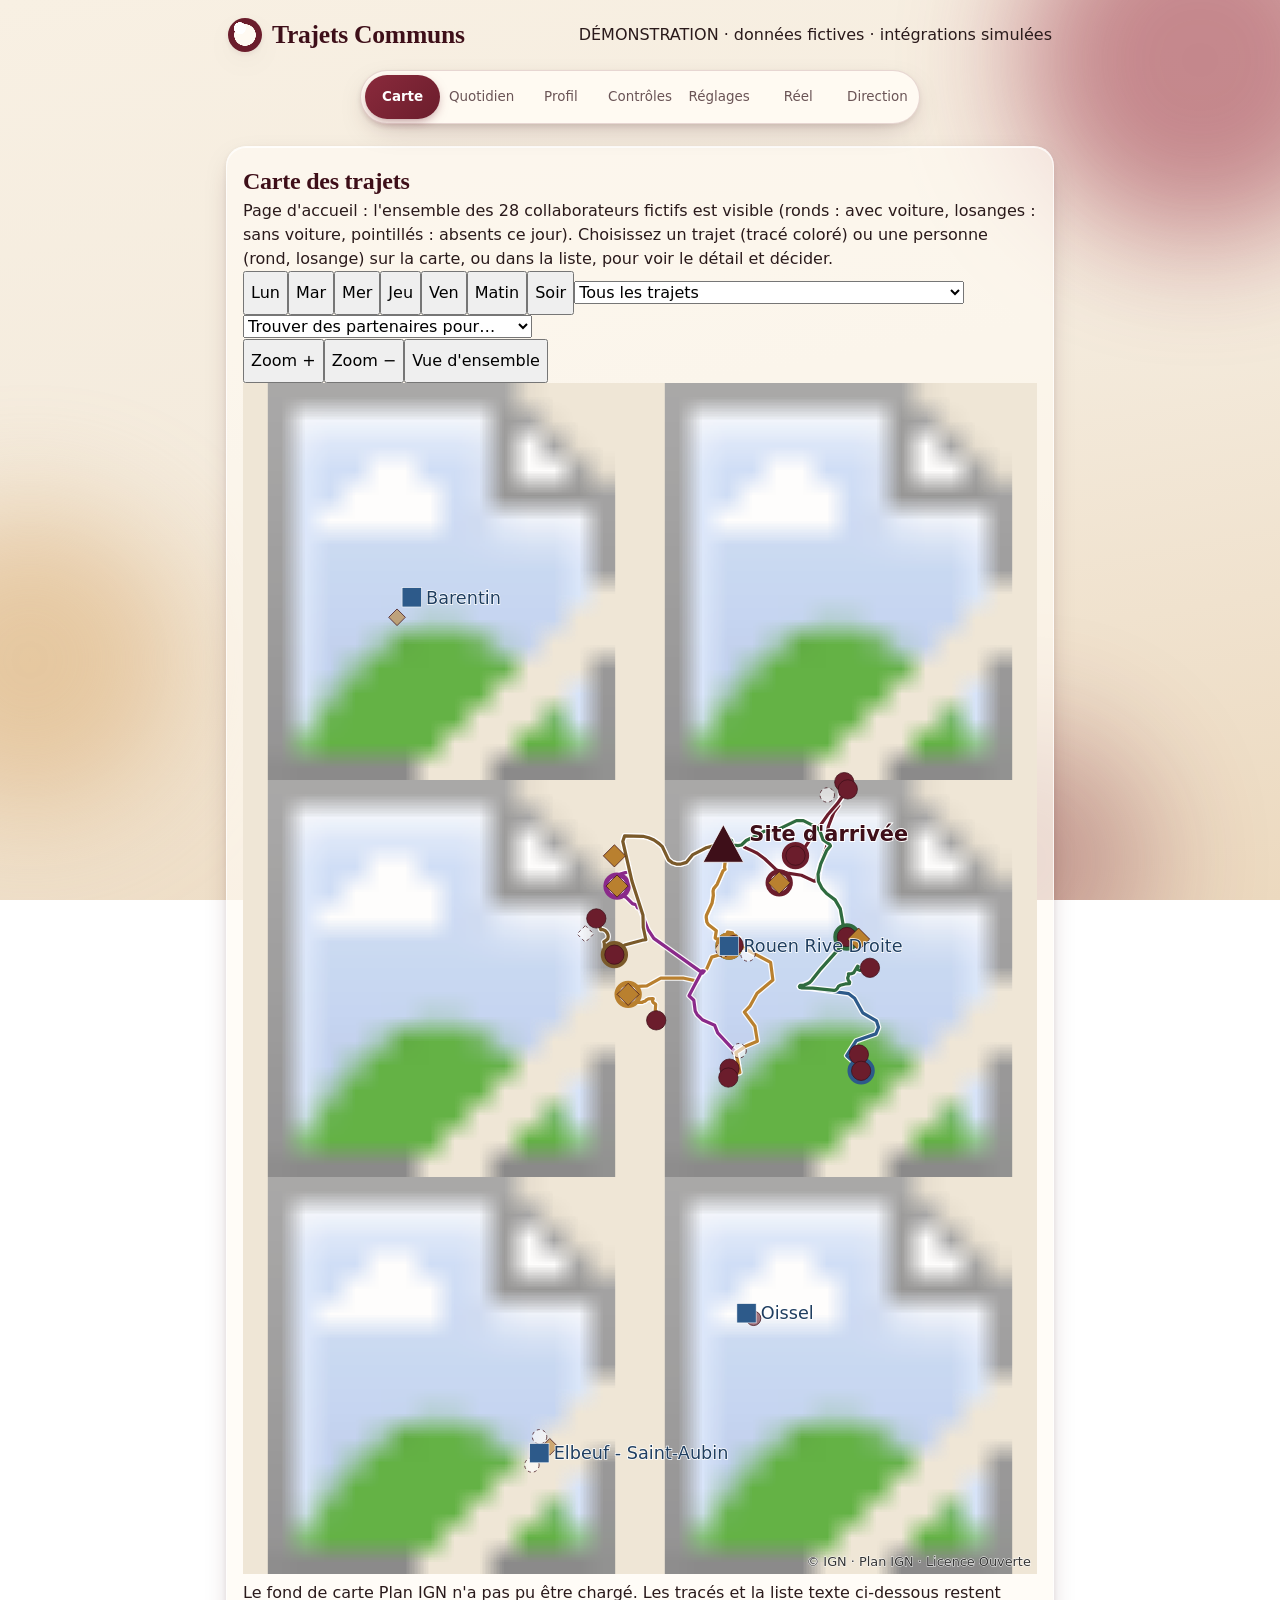
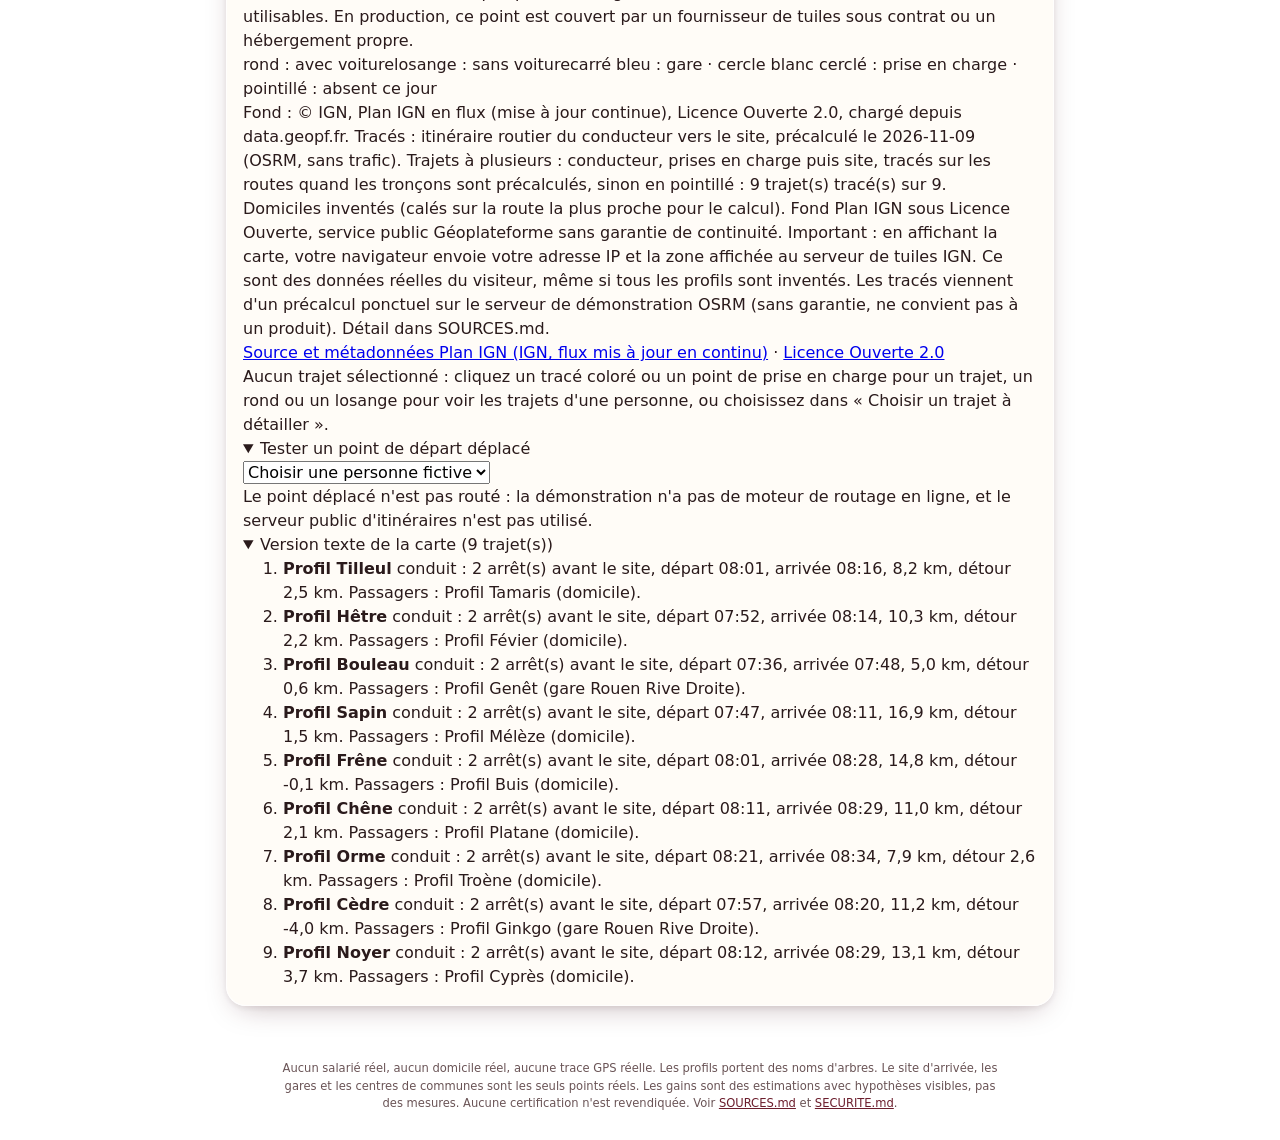
==== index.html @ 90211deb "Add initial HTML structure for Trajets Communs" ====
<!doctype html>
<html lang="fr">
<head>
<meta charset="utf-8">
<meta name="viewport" content="width=device-width, initial-scale=1, viewport-fit=cover">
<meta http-equiv="Content-Security-Policy" content="default-src 'self'; script-src 'self'; style-src 'self'; img-src 'self' data: https://data.geopf.fr; connect-src 'none'; object-src 'none'; base-uri 'self'; form-action 'none'; upgrade-insecure-requests">
<meta name="referrer" content="strict-origin-when-cross-origin">
<meta name="theme-color" content="#6b1d2c">
<title>Trajets Communs - démonstration</title>
<meta name="description" content="Démonstration de covoiturage domicile-travail avec données fictives : appariement, bilan CO2 et euros, contrôles anti-abus. Aucune donnée réelle.">
<link rel="stylesheet" href="base.css">
<link rel="stylesheet" href="extra.css">
</head>
<body>
<div class="fond-deco" aria-hidden="true"><i></i><i></i><i></i></div>
<header class="entete">
  <div class="marque"><span class="logo" aria-hidden="true"></span><h1>Trajets Communs</h1></div>
  <span class="etiq-demo" role="note">DÉMONSTRATION · données fictives · intégrations simulées</span>
</header>
<nav class="onglets onglets-large" role="tablist" aria-label="Sections">
  <button data-vue="carte" class="actif" role="tab">Carte</button>
  <button data-vue="semaine" role="tab">Quotidien</button>
  <button data-vue="profil" role="tab">Profil</button>
  <button data-vue="controles" role="tab">Contrôles</button>
  <button data-vue="reglages" role="tab">Réglages</button>
  <button data-vue="reel" role="tab">Réel</button>
  <button data-vue="dg" role="tab">Direction</button>
</nav>
<main>
  <section id="vue-carte" class="vue actif"></section>
  <section id="vue-semaine" class="vue"></section>
  <section id="vue-profil" class="vue"></section>
  <section id="vue-controles" class="vue"></section>
  <section id="vue-reglages" class="vue"></section>
  <section id="vue-reel" class="vue"></section>
  <section id="vue-dg" class="vue"></section>
</main>
<footer class="pied">
  <p>Aucun salarié réel, aucun domicile réel, aucune trace GPS réelle. Les profils portent des noms d'arbres. Le site d'arrivée, les gares et les centres de communes sont les seuls points réels. Les gains sont des estimations avec hypothèses visibles, pas des mesures. Aucune certification n'est revendiquée. Voir <a href="SOURCES.md">SOURCES.md</a> et <a href="SECURITE.md">SECURITE.md</a>.</p>
</footer>
<script src="route-data.js"></script>
<script src="route-legs.js"></script>
<script src="data.js"></script>
<script src="engine.js"></script>
<script src="app.js"></script>
</body>
</html>
---- base.css ----
/* Beige et bordeaux, matières en verre dépoli. Tout reste lisible sans l'effet (repli opaque) et sans animation (prefers-reduced-motion). */
:root{
 --beige:#f4ebdd;--beige-2:#ead9c0;--creme:#fffaf2;
 --bordeaux:#6b1d2c;--bordeaux-2:#8a2a3c;--bordeaux-nuit:#3e0f19;
 --texte:#2a1a1b;--doux:#6a5456;--ok:#2f6b3f;--alerte:#9c1c1c;--or:#b9802f;
 --verre:rgba(255,250,243,.66);--verre-fort:rgba(255,250,243,.84);--bord:rgba(107,29,44,.16);
 --ombre:0 10px 30px -12px rgba(62,15,25,.35),0 2px 6px rgba(62,15,25,.08);
 --rayon:20px;--ease:cubic-bezier(.22,.8,.3,1);
 --serif:ui-serif,"New York","Iowan Old Style",Georgia,"Times New Roman",serif;
}
*{box-sizing:border-box;margin:0}
html{-webkit-text-size-adjust:100%;scroll-padding-top:86px}
body{font-family:system-ui,-apple-system,"Segoe UI",Roboto,sans-serif;color:var(--texte);line-height:1.5;background:linear-gradient(170deg,#f8f0e3 0%,var(--beige) 45%,#ecd9bf 100%);background-attachment:fixed;min-height:100vh;padding-bottom:env(safe-area-inset-bottom);overflow-x:hidden}
.fond-deco{position:fixed;inset:0;z-index:-1;pointer-events:none;overflow:hidden}
.fond-deco i{position:absolute;border-radius:50%;filter:blur(60px);opacity:.55}
.fond-deco i:nth-child(1){width:360px;height:360px;background:#9c3347;top:-120px;right:-100px;animation:flotte 16s ease-in-out infinite alternate}
.fond-deco i:nth-child(2){width:300px;height:300px;background:#d9a86b;bottom:10%;left:-120px;opacity:.5;animation:flotte 20s ease-in-out infinite alternate-reverse}
.fond-deco i:nth-child(3){width:260px;height:260px;background:#7a2236;bottom:-90px;right:10%;opacity:.35;animation:flotte 18s ease-in-out infinite alternate}
@keyframes flotte{to{transform:translate(30px,24px) scale(1.08)}}

.entete{padding:calc(16px + env(safe-area-inset-top)) 18px 10px;max-width:860px;margin:0 auto;display:flex;flex-wrap:wrap;justify-content:space-between;align-items:center;gap:10px}
.marque{display:flex;align-items:center;gap:10px}
.logo{width:34px;height:34px;border-radius:50%;background:radial-gradient(circle at 35% 30%,#fff 0 18%,transparent 19%),radial-gradient(circle,var(--creme) 0 44%,var(--bordeaux) 46% 100%);box-shadow:var(--ombre);flex-shrink:0}
.entete h1{font-family:var(--serif);font-size:1.35rem;color:var(--bordeaux-nuit);letter-spacing:-.01em;font-weight:700}
.semaine-nav{display:flex;align-items:center;gap:6px;background:var(--verre);border:1px solid var(--bord);border-radius:999px;padding:3px;backdrop-filter:blur(14px) saturate(1.4);-webkit-backdrop-filter:blur(14px) saturate(1.4)}
.semaine-nav button{background:transparent;border:0;color:var(--bordeaux);font-size:1.3rem;width:40px;height:40px;border-radius:50%;cursor:pointer;transition:background .2s,transform .2s var(--ease)}
.semaine-nav button:hover{background:rgba(107,29,44,.1)}.semaine-nav button:active{transform:scale(.92)}
.semaine-nav span{font-size:.88rem;font-weight:600;color:var(--bordeaux-nuit);padding:0 6px;min-width:120px;text-align:center}

.onglets{display:flex;gap:4px;position:sticky;top:8px;z-index:5;max-width:560px;margin:6px auto 8px;padding:4px;width:calc(100% - 24px);background:var(--creme);border:1px solid var(--bord);border-radius:999px;box-shadow:var(--ombre);backdrop-filter:blur(18px) saturate(1.5);-webkit-backdrop-filter:blur(18px) saturate(1.5)}
.onglets button{flex:1;padding:9px 4px;background:none;border:0;border-radius:999px;font-size:.84rem;color:var(--doux);cursor:pointer;transition:background .25s var(--ease),color .25s,transform .15s}
.onglets button:active{transform:scale(.96)}
.onglets button.actif{background:linear-gradient(135deg,var(--bordeaux-2),var(--bordeaux));color:#fff;font-weight:600;box-shadow:0 4px 12px -4px rgba(107,29,44,.6)}
main{max-width:860px;margin:0 auto;padding:10px 12px 20px}
.vue{display:none}.vue.actif{display:block;animation:entree .45s var(--ease) both}
@keyframes entree{from{opacity:0;transform:translateY(10px)}to{opacity:1;transform:none}}

.carte,.bandeau-budget,.hero{background:var(--verre);border:1px solid rgba(255,255,255,.7);box-shadow:var(--ombre),inset 0 1px 0 rgba(255,255,255,.8);border-radius:var(--rayon);padding:16px;margin-bottom:12px;backdrop-filter:blur(18px) saturate(1.5);-webkit-backdrop-filter:blur(18px) saturate(1.5)}
@supports not ((backdrop-filter:blur(1px)) or (-webkit-backdrop-filter:blur(1px))){.carte,.bandeau-budget,.hero,.onglets,.semaine-nav{background:var(--verre-fort)}}
h2{font-family:var(--serif);color:var(--bordeaux-nuit);font-weight:700;letter-spacing:-.01em}
h3{color:var(--bordeaux)}

/* Bloc de génération */
.hero{background:linear-gradient(150deg,rgba(255,250,243,.8),rgba(246,228,208,.62));padding:20px 18px}
.surtitre{font-size:.76rem;text-transform:uppercase;letter-spacing:.09em;color:var(--bordeaux-2);font-weight:700}
.hero h2{font-size:1.55rem;line-height:1.18;margin:6px 0 8px}
.sous-titre{color:var(--doux);font-size:.93rem;max-width:56ch}
.hero-actions{display:flex;flex-wrap:wrap;gap:10px;margin-top:16px}
.statut{margin-top:10px}
button{font:inherit;min-height:44px;cursor:pointer}
.principal,button.petit.principal{background:linear-gradient(135deg,#9b2d42,var(--bordeaux) 60%,var(--bordeaux-nuit));color:#fff;border:0;box-shadow:0 8px 20px -8px rgba(107,29,44,.8),inset 0 1px 0 rgba(255,255,255,.25);position:relative;overflow:hidden}
.grand{padding:13px 22px;border-radius:999px;font-size:1rem;font-weight:650}
.principal::after{content:"";position:absolute;inset:0;background:linear-gradient(110deg,transparent 35%,rgba(255,255,255,.28) 50%,transparent 65%);transform:translateX(-120%)}
.principal:hover::after{transform:translateX(120%);transition:transform .8s var(--ease)}
.principal:hover{transform:translateY(-1px)}.principal:active{transform:scale(.97)}
.grand,.secondaire,button.petit{transition:transform .2s var(--ease),box-shadow .2s,background .2s}
.secondaire{padding:12px 18px;border-radius:999px;border:1px solid var(--bord);background:rgba(255,255,255,.55);color:var(--bordeaux);font-weight:600}
.secondaire:hover{background:#fff}.secondaire:active{transform:scale(.97)}
.alerte,.alerte-carte{background:#fbe9e7;border:1px solid #e6b3ad;color:#7a1a14;border-radius:12px;padding:8px 12px;font-size:.86rem;margin-top:10px}
.alerte-carte{margin:6px 0}
.filtres{margin-top:14px;animation:entree .35s var(--ease) both}
.groupe{border:1px solid var(--bord);border-radius:16px;padding:12px;margin:10px 0;background:rgba(255,255,255,.4);min-width:0}
.groupe legend{font-weight:700;color:var(--bordeaux);padding:0 6px;font-size:.95rem}
.groupe legend small{font-weight:500;color:var(--doux);font-size:.74rem;margin-left:4px}
.puces{display:grid;grid-template-columns:repeat(auto-fill,minmax(128px,1fr));gap:8px;margin-top:8px}
.puce{position:relative;display:block}
.puce input{position:absolute;opacity:0;inset:0;width:100%;height:100%;margin:0;cursor:pointer}
.puce span{display:flex;flex-direction:column;border:1px solid var(--bord);background:rgba(255,255,255,.7);color:var(--texte);border-radius:14px;padding:7px 13px;font-size:.86rem;min-height:44px;justify-content:center;transition:background .2s,color .2s,transform .15s var(--ease)}
.puce span small{font-size:.68rem;color:var(--doux);line-height:1.2;max-width:22ch}
.puce:hover span{background:#fff}.puce input:active+span{transform:scale(.95)}
.puce input:checked+span{background:linear-gradient(135deg,var(--bordeaux-2),var(--bordeaux));color:#fff;border-color:var(--bordeaux);animation:pop .3s var(--ease)}
.puce input:checked+span small{color:#f0d9dc}
.puce input:checked+span::before{content:"✓ Exclu";font-size:.68rem;font-weight:700;letter-spacing:.03em}
.puce input:focus-visible+span{outline:3px solid var(--or);outline-offset:2px}
.puce-mot{display:inline-flex;justify-self:start;align-items:center;gap:4px;background:var(--bordeaux);color:#fff;border-radius:14px;padding:4px 4px 4px 12px;font-size:.86rem}
.retire{background:rgba(255,255,255,.2);border:0;color:#fff;border-radius:50%;width:32px;height:32px;min-height:32px}
@keyframes pop{0%{transform:scale(.92)}60%{transform:scale(1.05)}100%{transform:scale(1)}}

/* Cartes de repas */
.liste-repas{display:grid;gap:12px}
.repas{padding:0;overflow:hidden;display:grid;grid-template-columns:1fr}
.repas .visuel{position:relative;aspect-ratio:360/216;max-height:230px;overflow:hidden;background:var(--beige-2)}
.repas .visuel :is(svg,img){display:block;width:100%;height:100%;object-fit:cover}
.etiquette{position:absolute;left:10px;bottom:8px;font-size:.66rem;background:rgba(255,250,243,.8);color:var(--doux);border-radius:999px;padding:2px 9px;backdrop-filter:blur(6px);-webkit-backdrop-filter:blur(6px)}
.repas .corps{padding:14px 16px 6px}
.repas .detail{margin:0 16px 14px}
.repas.conflit{outline:2px solid #d98b84}
.anime .repas{animation:monte .6s var(--ease) both;animation-delay:calc(var(--i)*70ms)}
.anime .repas .visuel :is(svg,img){animation:assiette .8s var(--ease) both;animation-delay:calc(var(--i)*70ms)}
@keyframes monte{from{opacity:0;transform:translateY(22px) scale(.98)}to{opacity:1;transform:none}}
@keyframes assiette{from{transform:scale(1.12) rotate(-3deg)}to{transform:none}}
.vapeur path{animation:vapeur 3.2s ease-in-out infinite;stroke-dasharray:60;transform-origin:center}
.vapeur path:nth-child(2){animation-delay:.6s}.vapeur path:nth-child(3){animation-delay:1.2s}
@keyframes vapeur{0%{opacity:0;stroke-dashoffset:60}40%{opacity:.8}100%{opacity:0;stroke-dashoffset:-30}}
.repas-tete{display:flex;justify-content:space-between;align-items:flex-start;gap:8px}
.repas-tete h2{font-size:1.15rem;line-height:1.25}
.jour{color:var(--bordeaux-2);font-size:.72rem;font-weight:700;letter-spacing:.07em;margin-bottom:3px;text-transform:uppercase}
.puces-info{margin-top:8px;display:flex;flex-wrap:wrap;gap:4px}
.badge{display:inline-block;font-size:.72rem;padding:3px 10px;border-radius:999px;background:rgba(107,29,44,.09);color:var(--bordeaux);font-weight:600}
.badge.long{background:#f6e1c0;color:#7a4b0a}
.meta{color:var(--doux);font-size:.8rem;margin-top:6px}
.allerg{color:#7a4b0a;font-weight:600}
.actions{display:flex;gap:8px;margin:12px 0 8px;flex-wrap:wrap}
button.petit{font-size:.84rem;padding:8px 14px;border-radius:999px;border:1px solid rgba(107,29,44,.35);background:rgba(255,255,255,.6);color:var(--bordeaux);font-weight:600}
button.petit:hover{background:#fff}button.petit:active{transform:scale(.96)}
.detail{border-top:1px dashed var(--bord);padding-top:10px;font-size:.9rem;animation:entree .3s var(--ease) both}
.detail h3{font-size:.9rem;margin:10px 0 4px}.detail ul{padding-left:18px}.detail li{margin:2px 0}
.alternatives{background:#f8ebd0;border-radius:12px;padding:8px 10px;font-size:.8rem;margin-top:8px;color:#5f3b05}
.masque{display:none}
.bandeau-budget{display:flex;justify-content:space-between;align-items:center;gap:12px}
.bandeau-budget .montant{font-size:1.25rem;font-weight:700;font-family:var(--serif);white-space:nowrap}
.ok{color:var(--ok)}.ko{color:var(--alerte)}
.note{font-size:.8rem;color:var(--doux);margin-top:8px}
.complements h2{font-size:1.05rem}

/* Bilan, courses, foyer */
.limites{border:1px solid var(--bord);border-left:4px solid var(--bordeaux);background:rgba(255,255,255,.55);border-radius:12px;padding:10px 14px;margin:10px 0;font-size:.86rem}
.limites h3{font-size:.95rem;margin-bottom:4px}
.limites ul{padding-left:18px}.limites li{margin:4px 0}
.table-wrap{overflow-x:auto}
table{width:100%;border-collapse:collapse;font-size:.85rem}
th,td{text-align:right;padding:7px 8px;border-bottom:1px solid var(--bord)}
th:first-child,td:first-child{text-align:left}
th{color:var(--bordeaux);font-weight:700}
.barre{height:8px;background:rgba(107,29,44,.12);border-radius:4px;overflow:hidden;min-width:70px}
.barre>i{display:block;height:100%;background:linear-gradient(90deg,#b8485c,var(--bordeaux));transition:width .6s var(--ease)}
.barre>i.depasse{background:#c04b2a}
.reperes li{margin:4px 0;font-size:.9rem;list-style:none}
.incomplet{display:block;font-size:.65rem;color:#8a4b00;max-width:160px}
.rayon-titre{font-family:var(--serif);font-size:1rem;margin:16px 0 6px;color:var(--bordeaux)}
.ligne-course{display:flex;justify-content:space-between;align-items:center;padding:8px 0;border-bottom:1px solid var(--bord);font-size:.92rem;gap:8px;transition:opacity .3s}
.ligne-course .qte{color:var(--doux);white-space:nowrap;font-size:.84rem}
.ligne-course.barree{opacity:.45;text-decoration:line-through}
.ligne-course label{display:flex;align-items:center;gap:10px;min-height:32px}
.ligne-course input{width:22px;height:22px;flex-shrink:0;accent-color:var(--bordeaux)}
.ligne-course span:first-child{overflow-wrap:anywhere}
.total-courses{font-weight:700;margin-top:14px;font-size:1.05rem}
form.ajout{display:flex;gap:8px;margin-top:12px}
form.ajout input,.ajout select{flex:1;min-width:0;max-width:100%;padding:10px 12px;border:1px solid var(--bord);border-radius:14px;font-size:.92rem;background:rgba(255,255,255,.8);color:var(--texte)}
form.ajout button{padding:10px 18px;border:0;border-radius:999px;background:var(--bordeaux);color:#fff;font-weight:600}
.champ{margin-bottom:14px}
.champ label{display:block;font-size:.85rem;font-weight:600;margin-bottom:4px;color:var(--bordeaux-nuit)}
.champ input[type=number],.champ select{width:100%;padding:10px 12px;border:1px solid var(--bord);border-radius:14px;font-size:.95rem;background:rgba(255,255,255,.8)}
.coches{display:flex;flex-wrap:wrap;gap:8px}
.coches label{border:1px solid var(--bord);border-radius:999px;padding:7px 13px;font-size:.82rem;cursor:pointer;background:rgba(255,255,255,.6);font-weight:500;margin:0;display:inline-flex;align-items:center;gap:6px;min-height:40px}
.coches input{accent-color:var(--bordeaux)}
.pyramide{padding-left:20px;font-size:.9rem}.pyramide li{padding:10px 0;border-bottom:1px solid var(--bord)}
.pied{padding:18px 16px 28px;font-size:.72rem;color:var(--doux);text-align:center;max-width:760px;margin:0 auto}
.pied a{color:var(--bordeaux)}
small{font-weight:normal}
.sr-only{position:absolute;width:1px;height:1px;padding:0;overflow:hidden;clip:rect(0,0,0,0);white-space:nowrap}
input,select{font:inherit}
button:focus-visible,input:focus-visible,select:focus-visible,summary:focus-visible{outline:3px solid var(--or);outline-offset:2px}

@media (min-width:720px){
 .entete h1{font-size:1.6rem}
 .hero h2{font-size:2rem}
 .repas{grid-template-columns:300px 1fr;grid-template-rows:auto auto}
 .repas .visuel{grid-row:1/3;max-height:none;aspect-ratio:auto;height:100%;min-height:240px}
 .repas .visuel :is(svg,img){height:100%}
 .repas .detail{grid-column:2}
 main{padding:14px 16px 24px}
}
@media(max-width:420px){
 form.ajout{flex-wrap:wrap}.ajout input,.ajout select{flex-basis:100%}
 .table-wrap table{font-size:.75rem}th,td{padding:6px 4px}.barre{min-width:35px}
 .hero h2{font-size:1.35rem}.grand{width:100%}.hero-actions .secondaire{width:100%}
 .semaine-nav span{min-width:0;font-size:.8rem}
 .onglets button{font-size:.76rem}
}
@media (prefers-reduced-motion:reduce){
 *,*::before,*::after{animation:none!important;transition:none!important;scroll-behavior:auto!important}
}

#vue-profil .note{margin-bottom:14px}

/* Une quantité d’achat longue reste lisible à 320 px. */
.ligne-course{align-items:flex-start;flex-wrap:wrap}.ligne-course label{flex:1 1 180px;min-width:0}.ligne-course .qte{white-space:normal;overflow-wrap:anywhere;flex:0 1 340px;line-height:1.5}.note-achat{display:block;font-size:.76rem;margin-top:3px}
@media(max-width:600px){.ligne-course .qte{flex-basis:100%;padding-left:32px}.detail li{overflow-wrap:anywhere}}

/* Choix explicite à l'ajout d'un plat : remplacer un dîner prévu ou ajouter un 8e repas. */
#formRepas{flex-wrap:wrap}
.choix-ajout{flex-basis:100%;min-width:0;border:1px solid var(--bord);border-radius:14px;padding:8px 12px 12px;display:grid;gap:8px;background:rgba(255,255,255,.45)}
.choix-ajout legend{font-size:.82rem;font-weight:700;color:var(--bordeaux);padding:0 6px}
.choix-ajout .choix{display:flex;align-items:center;gap:8px;font-size:.9rem;cursor:pointer;min-height:32px}
.choix-ajout input[type=radio]{flex:0 0 auto;width:18px;height:18px;accent-color:var(--bordeaux)}
.choix-ajout .choix-cible{display:block}
.choix-ajout .choix-cible select{width:100%;padding:9px 12px;border:1px solid var(--bord);border-radius:12px;font-size:.88rem;background:rgba(255,255,255,.8);color:var(--texte)}
.repas-plus h3{margin-top:14px}
.ligne-repas-plus{display:flex;justify-content:space-between;align-items:center;gap:8px;flex-wrap:wrap;padding:6px 0;border-bottom:1px solid var(--bord);font-size:.92rem}
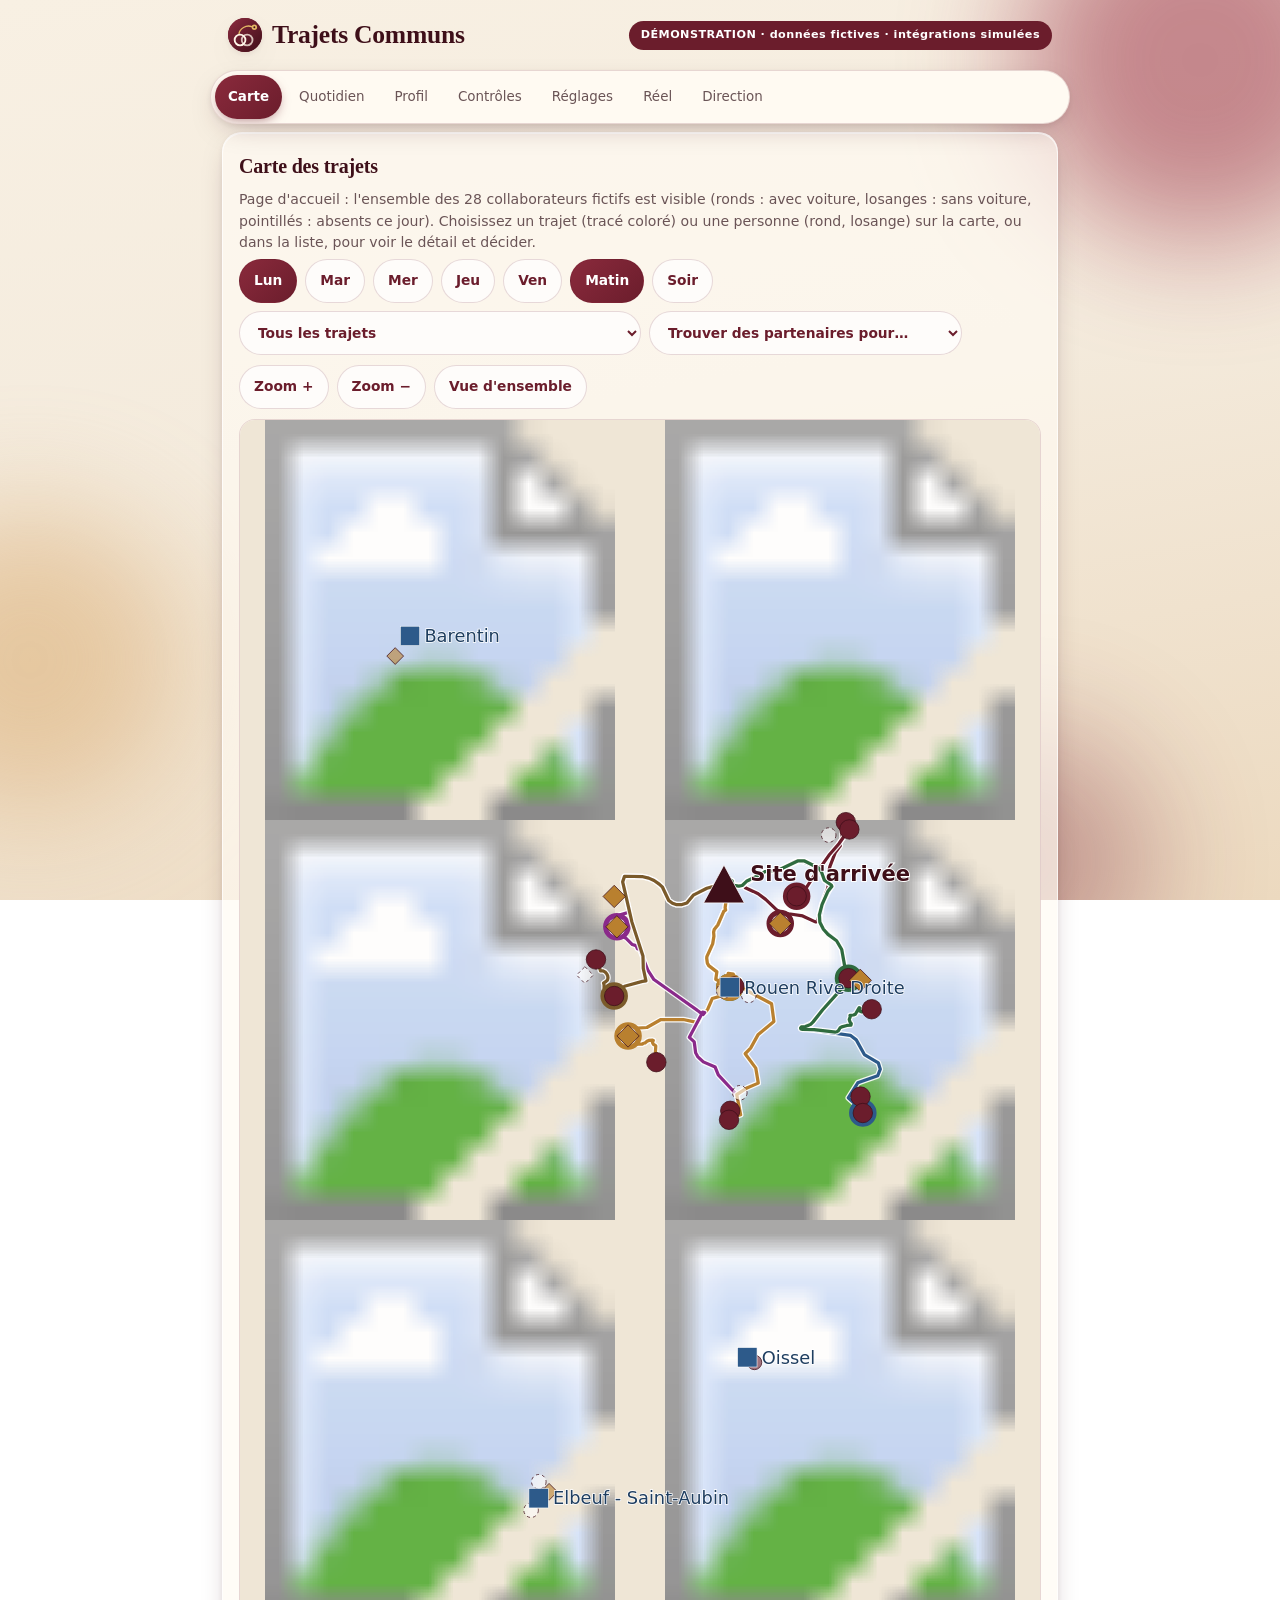
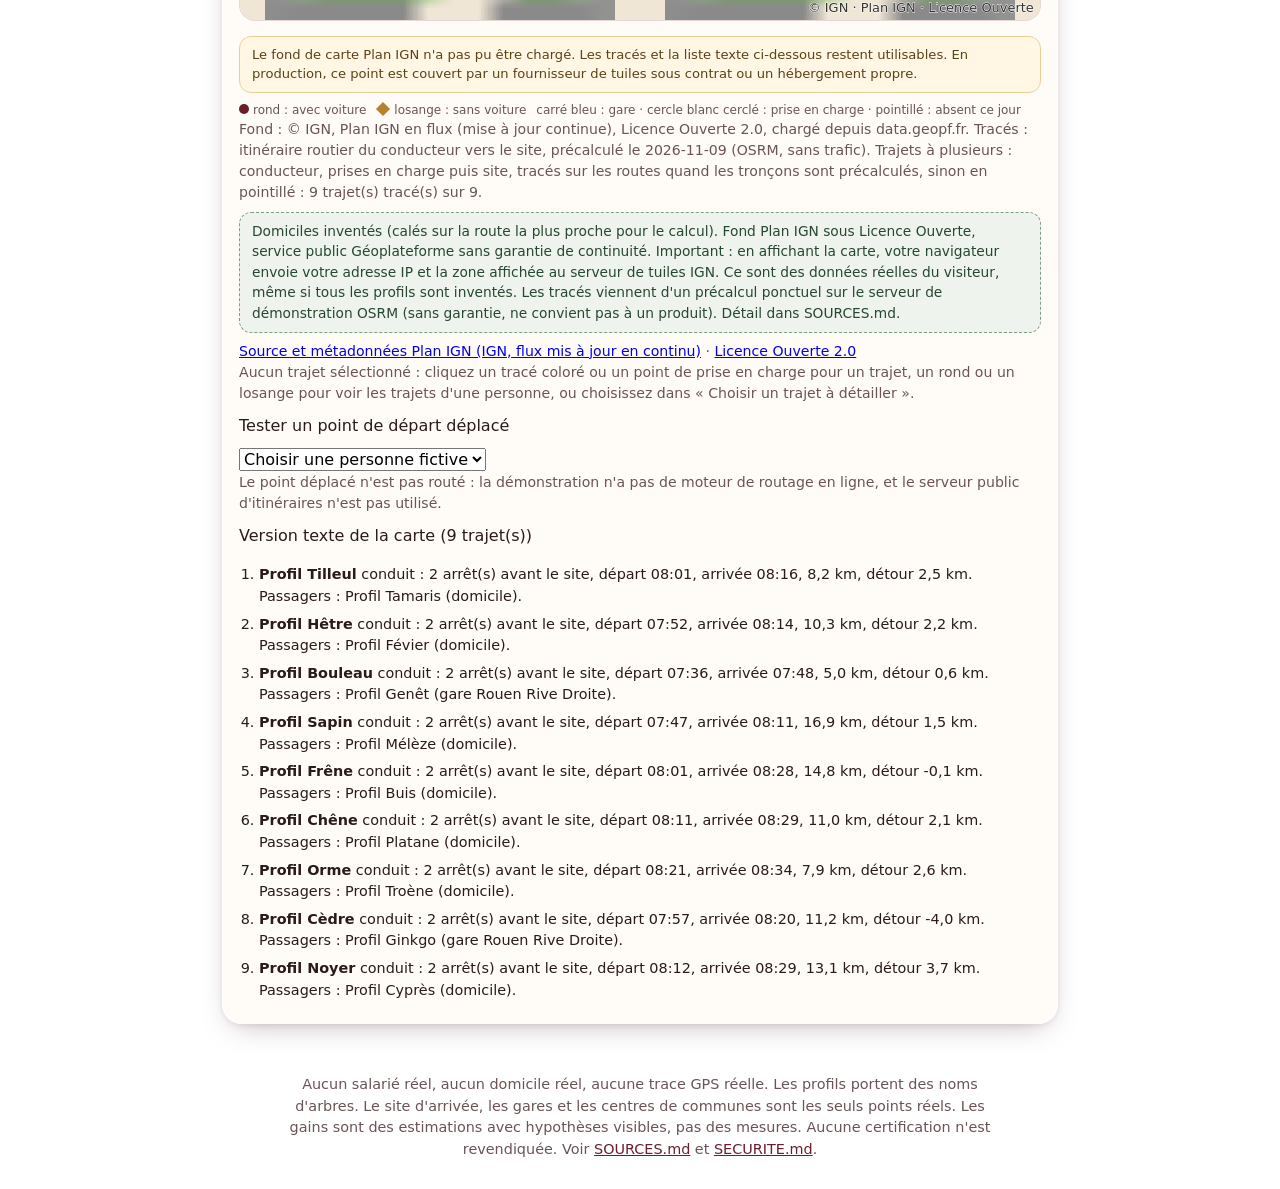
==== commit 5f4207ed: "Logo covoiturage (index.html)" ====
--- a/index.html
+++ b/index.html
@@ -14,7 +14,14 @@
 <body>
 <div class="fond-deco" aria-hidden="true"><i></i><i></i><i></i></div>
 <header class="entete">
-  <div class="marque"><span class="logo" aria-hidden="true"></span><h1>Trajets Communs</h1></div>
+  <div class="marque"><svg class="logo" viewBox="0 0 48 48" role="img" aria-label="Logo Trajets Communs : deux cercles qui se croisent sur une route qui monte vers la destination">
+    <defs><linearGradient id="lg-f" x1="0" y1="0" x2="1" y2="1"><stop offset="0" stop-color="#8d2a3f"/><stop offset="1" stop-color="#3e0f19"/></linearGradient></defs>
+    <rect width="48" height="48" rx="14" fill="url(#lg-f)"/>
+    <path d="M15.5 23 C 16 14.5, 26 9.5, 33.4 12.2" fill="none" stroke="#e3b765" stroke-width="2" stroke-linecap="round"/>
+    <circle cx="17" cy="31" r="7.6" fill="none" stroke="#fff6e8" stroke-width="2.6"/>
+    <circle cx="27" cy="31" r="7.6" fill="none" stroke="#fff6e8" stroke-width="2.6" stroke-opacity=".75"/>
+    <circle cx="37.2" cy="13" r="3.8" fill="#e3b765"/><circle cx="37.2" cy="13" r="1.4" fill="#3e0f19"/>
+  </svg><h1>Trajets Communs</h1></div>
   <span class="etiq-demo" role="note">DÉMONSTRATION · données fictives · intégrations simulées</span>
 </header>
 <nav class="onglets onglets-large" role="tablist" aria-label="Sections">
--- a/extra.css
+++ b/extra.css
@@ -0,0 +1,142 @@
+/* Compléments à la direction artistique beige et bordeaux. */
+main{max-width:860px;margin:0 auto;padding:0 12px 20px}
+.onglets-large{max-width:860px;overflow-x:auto;scrollbar-width:none}
+.onglets-large::-webkit-scrollbar{display:none}
+.onglets-large button{flex:0 0 auto;padding:9px 13px;min-height:44px}
+.etiq-demo{font-size:.7rem;font-weight:700;letter-spacing:.04em;color:#fff;background:var(--bordeaux);padding:6px 12px;border-radius:999px}
+h2{font-family:var(--serif);color:var(--bordeaux-nuit);font-size:1.25rem;margin:2px 0 8px}
+h3{font-family:var(--serif);color:var(--bordeaux-nuit);font-size:1.02rem;margin:0 0 6px}
+p,li{font-size:.9rem}
+.doux{color:var(--doux);font-size:.82rem}
+.grille{display:grid;grid-template-columns:repeat(auto-fit,minmax(min(150px,100%),1fr));gap:10px;margin:10px 0}
+.kpi{background:rgba(255,255,255,.7);border:1px solid var(--bord);border-radius:16px;padding:10px 12px}
+.kpi b{display:block;font-family:var(--serif);font-size:1.5rem;color:var(--bordeaux-nuit);line-height:1.15}
+.kpi span{font-size:.76rem;color:var(--doux)}
+.kpi.neg b{color:var(--alerte)}
+.etage{display:grid;grid-template-columns:1fr;gap:8px}
+.barre-n{height:22px;border-radius:11px;background:linear-gradient(90deg,var(--bordeaux-2),var(--bordeaux));color:#fff;font-size:.78rem;display:flex;align-items:center;padding:0 10px;min-width:40px;white-space:nowrap}
+.barre-n.c2{background:linear-gradient(90deg,#c18a45,var(--or))}
+.barre-n.c3{background:linear-gradient(90deg,#4a8a5a,var(--ok))}
+.tab{width:100%;border-collapse:collapse;font-size:.84rem}
+.tab th,.tab td{text-align:left;padding:6px 8px;border-bottom:1px solid var(--bord);vertical-align:top}
+.tab th{color:var(--bordeaux);font-weight:700;font-size:.76rem}
+.tab td.n{text-align:right;font-variant-numeric:tabular-nums}
+.note-limite{background:#fff6e3;border:1px solid #e8cf9a;border-radius:12px;padding:8px 12px;font-size:.82rem;margin:8px 0;color:#5b4318}
+.sim{background:#eef3ee;border:1px dashed #7ba083;border-radius:12px;padding:8px 12px;font-size:.8rem;margin:8px 0;color:#26482f}
+.barre-outils{display:flex;flex-wrap:wrap;gap:8px;align-items:center;margin:6px 0 10px}
+.barre-outils button,.barre-outils select{min-height:44px;border-radius:999px;border:1px solid var(--bord);background:rgba(255,255,255,.7);color:var(--bordeaux);padding:0 14px;font-size:.86rem;font-weight:600;cursor:pointer}
+.barre-outils button.actif{background:linear-gradient(135deg,var(--bordeaux-2),var(--bordeaux));color:#fff}
+.barre-outils label{font-size:.82rem;color:var(--doux)}
+.trajet{background:var(--verre-fort);border:1px solid var(--bord);border-radius:16px;padding:12px;margin-bottom:10px}
+.trajet-tete{display:flex;justify-content:space-between;gap:8px;flex-wrap:wrap;align-items:center}
+.heure{font-family:var(--serif);font-size:1.15rem;color:var(--bordeaux-nuit)}
+.puce-etat{font-size:.72rem;font-weight:700;border-radius:999px;padding:3px 10px}
+.e-prop{background:#eee;color:#555}.e-res{background:#fdeccd;color:#6b4a0c}.e-conf{background:#dcefe0;color:#1f5a30}
+.ligne-m{display:flex;flex-wrap:wrap;gap:6px 14px;font-size:.78rem;color:var(--doux);margin-top:6px}
+.masque-id{letter-spacing:.2em;color:var(--doux)}
+.champ-l{display:grid;grid-template-columns:1fr auto;gap:4px 10px;align-items:center;margin:10px 0 2px}
+.champ-l input[type=range]{width:100%;min-height:32px;accent-color:#6b1d2c}
+.champ-l input[type=number],.champ-l input[type=time]{min-height:40px;border-radius:10px;border:1px solid var(--bord);padding:0 8px;background:#fff;width:90px;font-size:.9rem}
+.champ-l .v{font-weight:700;color:var(--bordeaux-nuit);min-width:56px;text-align:right}
+.champ-l .src{grid-column:1/-1;font-size:.72rem;color:var(--doux)}
+svg.carte-svg{width:100%;height:auto;background:rgba(255,250,243,.7);border:1px solid var(--bord);border-radius:16px}
+.leg{display:flex;flex-wrap:wrap;gap:10px;font-size:.75rem;color:var(--doux);margin-top:6px}
+.leg i{display:inline-block;width:10px;height:10px;border-radius:50%;margin-right:4px}.leg i.los{border-radius:0;transform:rotate(45deg);margin:0 6px 0 2px}
+.statuts li{margin:4px 0}
+.s-non{color:var(--alerte);font-weight:700}.s-fait{color:var(--ok);font-weight:700}.s-sim{color:#8a6a1a;font-weight:700}
+.verdict{font-weight:700}
+.v-corr{color:var(--ok)}.v-rev{color:#8a6a1a}.v-rej{color:var(--alerte)}
+@media (prefers-reduced-motion:reduce){*{animation:none!important;transition:none!important}}
+
+.plage{display:flex;flex-direction:column;gap:4px}
+.plage input[type=time]{width:112px}
+
+@media (max-width:640px){.onglets-large{flex-wrap:wrap;overflow:visible;border-radius:22px;position:static}.onglets-large button{flex:1 1 22%;padding:9px 6px}}
+
+@media (prefers-reduced-motion:reduce){*,*::before,*::after{animation:none!important;transition:none!important}}
+.barre-outils select{max-width:100%;box-sizing:border-box;min-height:44px}
+
+.semaine{display:grid;gap:8px;grid-template-columns:1fr}
+@media (min-width:700px){.semaine{grid-template-columns:minmax(0,1fr) minmax(0,1fr)}}
+.case-sem{border:1px solid var(--bord);border-radius:14px;padding:10px 12px;background:#fffaf3}
+.case-tete{display:flex;justify-content:space-between;gap:8px;align-items:center;margin-bottom:4px}
+.case-sem.e-conge{opacity:.7}
+.case-sem .rec{display:flex;gap:8px;align-items:center;margin:6px 0;min-height:44px}
+.case-sem .rec input{width:22px;height:22px}
+.case-sem .barre-outils button{min-height:44px}
+
+.liste-carte{padding-left:20px;margin:6px 0}.liste-carte li{margin:6px 0}details summary{min-height:44px;display:flex;align-items:center;cursor:pointer}
+
+.tab td.num{text-align:right;white-space:nowrap}
+
+.case-sem details,.sim details{margin-top:4px}.case-sem details p,.sim details p{margin:4px 0}
+.puce-etat{font-size:.8rem}.doux{font-size:.88rem}.sim{font-size:.86rem}
+
+.hm-wrap{display:inline-flex;flex-direction:column;gap:1px}
+.hm{width:4.6em;text-align:center;font:inherit;padding:3px 2px;border:1px solid var(--bord);border-radius:8px;background:#fffdf8;color:var(--encre)}
+.hm.ko{border-color:#a1122b;box-shadow:0 0 0 2px #a1122b33}
+.hm-err{color:#7a1020;font-size:.72rem;max-width:11em;line-height:1.2}
+.hm-err:empty{display:none}
+.ligne-cx{display:flex;gap:8px;align-items:center;margin:10px 0;font-weight:600}
+.ligne-cx input{width:20px;height:20px;accent-color:#6b1d2c}
+html.cx{--doux:#463234;--bord:rgba(62,15,25,.55);--verre:#fffaf2;--verre-fort:#fff}
+html.cx .fond-deco{display:none}
+html.cx .carte,html.cx .kpi,html.cx .bandeau-budget,html.cx .hero{background:#fffaf2}
+/* Table de sensibilité : tient dans 390 px sans débordement */
+#vue-dg .tab{table-layout:fixed}
+#vue-dg .tab th:first-child,#vue-dg .tab td:first-child{width:30%}
+#vue-dg .tab th,#vue-dg .tab td{overflow-wrap:break-word}
+#vue-dg .tab td.num{white-space:normal}
+#vue-dg .tab th,#vue-dg .tab td{hyphens:auto}
+#vue-dg .tab th{font-size:.7rem}
+#vue-dg .tab th.grp{text-align:center;border-bottom:1px solid var(--bord)}
+
+/* Reflux zoom 200 % et très petites largeurs : rien ne dépasse horizontalement */
+.carte,.grille,.champ-l,.semaine,.trajet,.etage,.barre-outils,li{min-width:0}
+.barre-outils>*{min-width:0;max-width:100%}
+p,.doux,.sim,.note-limite,.src,li,summary,.case-sem,.leg,.puce-etat{overflow-wrap:break-word}
+.src{overflow-wrap:anywhere}
+.grille>*{min-width:0;overflow-wrap:break-word}
+#vue-profil .tab{table-layout:fixed}
+#vue-profil .tab th,#vue-profil .tab td{overflow-wrap:break-word;hyphens:auto}
+#vue-carte select{max-width:100%}
+@media (max-width:480px){
+ .champ-l{flex-wrap:wrap}
+ .champ-l input[type=number],.champ-l input[type=time]{width:72px}
+ .champ-l .v{min-width:0}
+ .plage{flex-wrap:wrap}
+ .hm{width:4em}
+ .semaine{grid-template-columns:minmax(0,1fr)}
+ .case-sem>*{min-width:0}
+}
+.case-tete{flex-wrap:wrap}
+.case-tete>*{min-width:0}
+.puce-etat{white-space:normal;text-align:center}
+
+/* Profil : sous 480 px (dont zoom 200 %), la grille horaire devient des blocs par jour à libellés explicites */
+@media (max-width:480px){
+ #vue-profil .tab thead{position:absolute;left:-9999px}
+ #vue-profil .tab,#vue-profil .tab tbody,#vue-profil .tab tr,#vue-profil .tab td{display:block;width:auto;text-align:left}
+ #vue-profil .tab{table-layout:auto}
+ #vue-profil .tab tr{border-bottom:2px solid var(--bord);padding:8px 0}
+ #vue-profil .tab td{border:0;padding:3px 0;display:flex;align-items:center;gap:8px;flex-wrap:wrap}
+ #vue-profil .tab td[data-l]::before{content:attr(data-l);font-weight:700;color:var(--bordeaux);font-size:.76rem;min-width:6.5em}
+ #vue-profil .tab td:first-child{font-size:1rem;font-weight:700;display:block}
+ #vue-profil .plage{display:flex;flex-wrap:wrap;gap:4px}
+ #vue-profil .hm{width:4.2em;font-size:.9rem}
+}
+
+/* Impression : on imprime l'onglet courant, sans navigation ni boutons */
+@media print{
+ .onglets-large,.barre-outils,button{display:none!important}
+ body{background:#fff}
+ .carte{box-shadow:none;border:1px solid #999}
+ .case-sem,.grille>*,.etage{break-inside:avoid}
+ h2,h3{break-after:avoid}
+}
+
+/* Accueil carte : détail du trajet choisi et zone de décision */
+.carte-detail{border-top:1px solid var(--bord);margin-top:10px;padding-top:8px}
+.carte-detail,.actions-carte{min-width:0}
+.actions-carte{margin-top:8px}
+.carte-svg .trace,.carte-svg .domi{cursor:pointer}
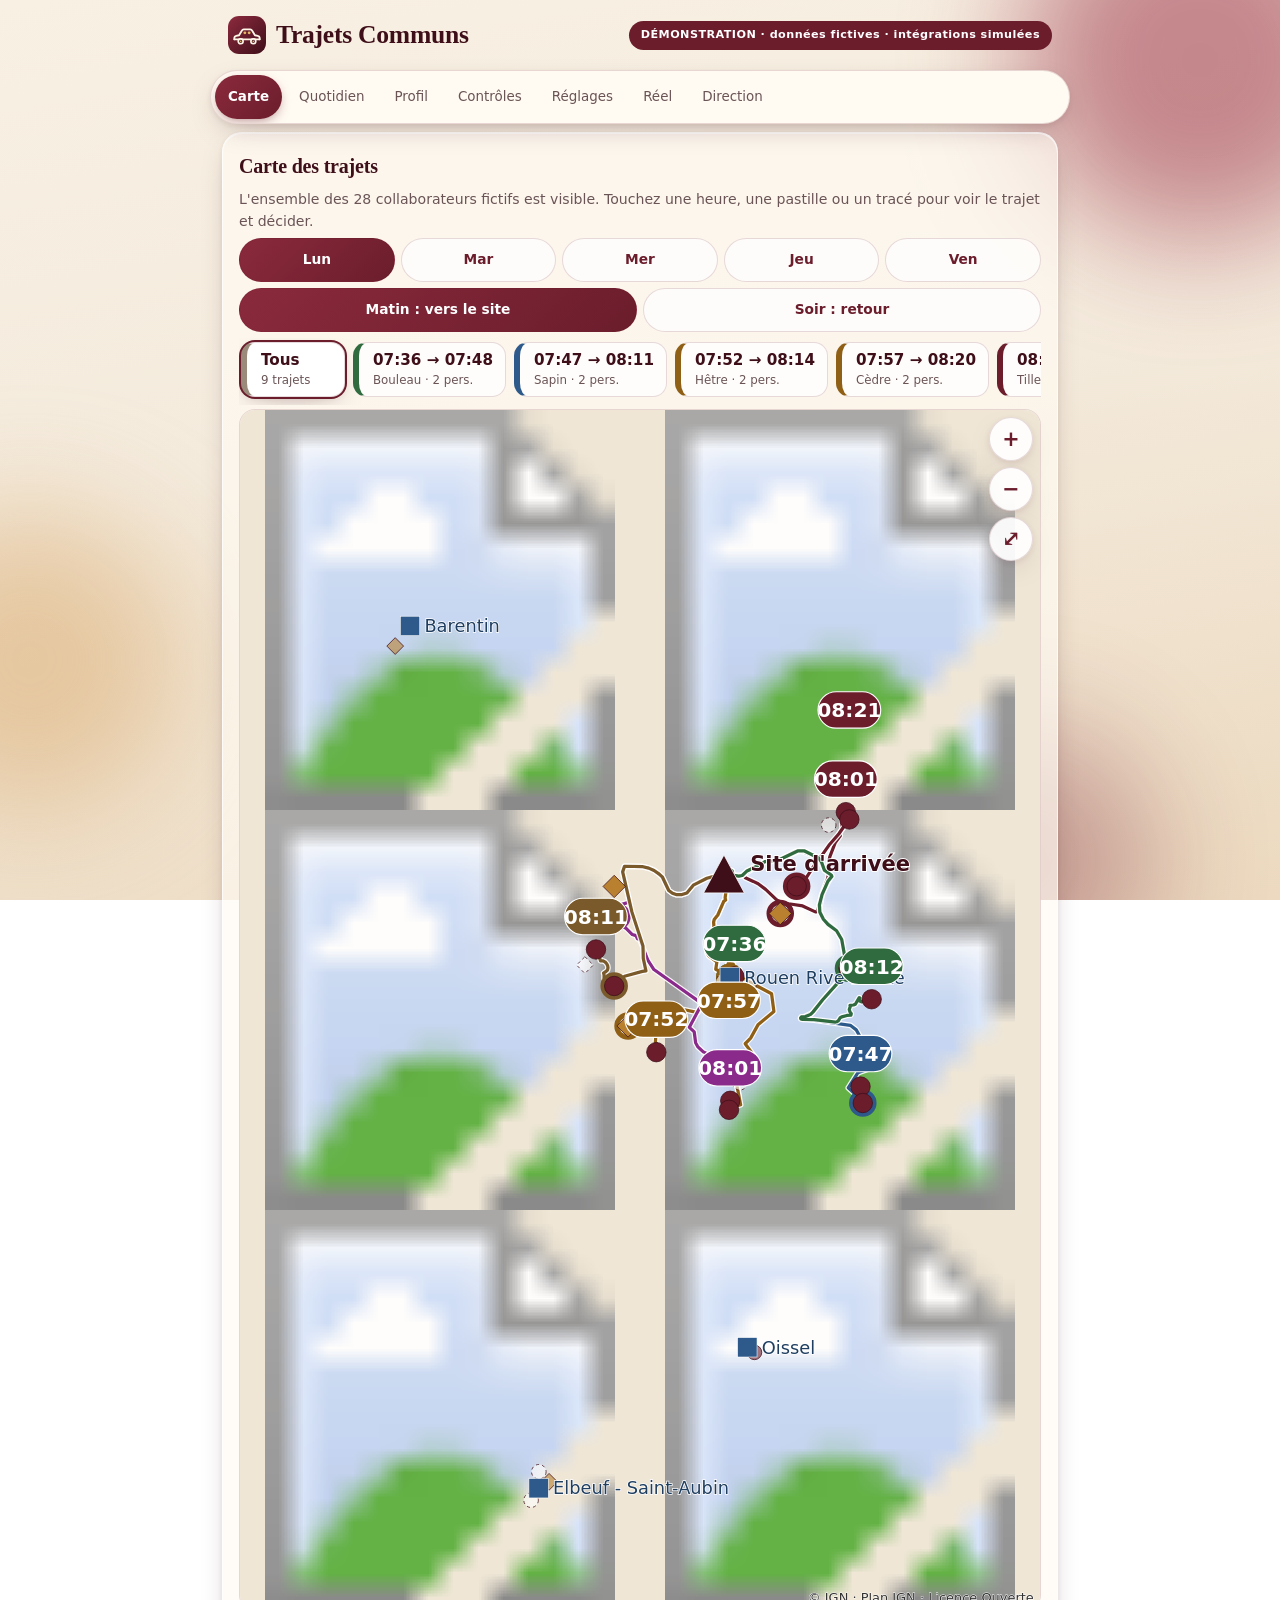
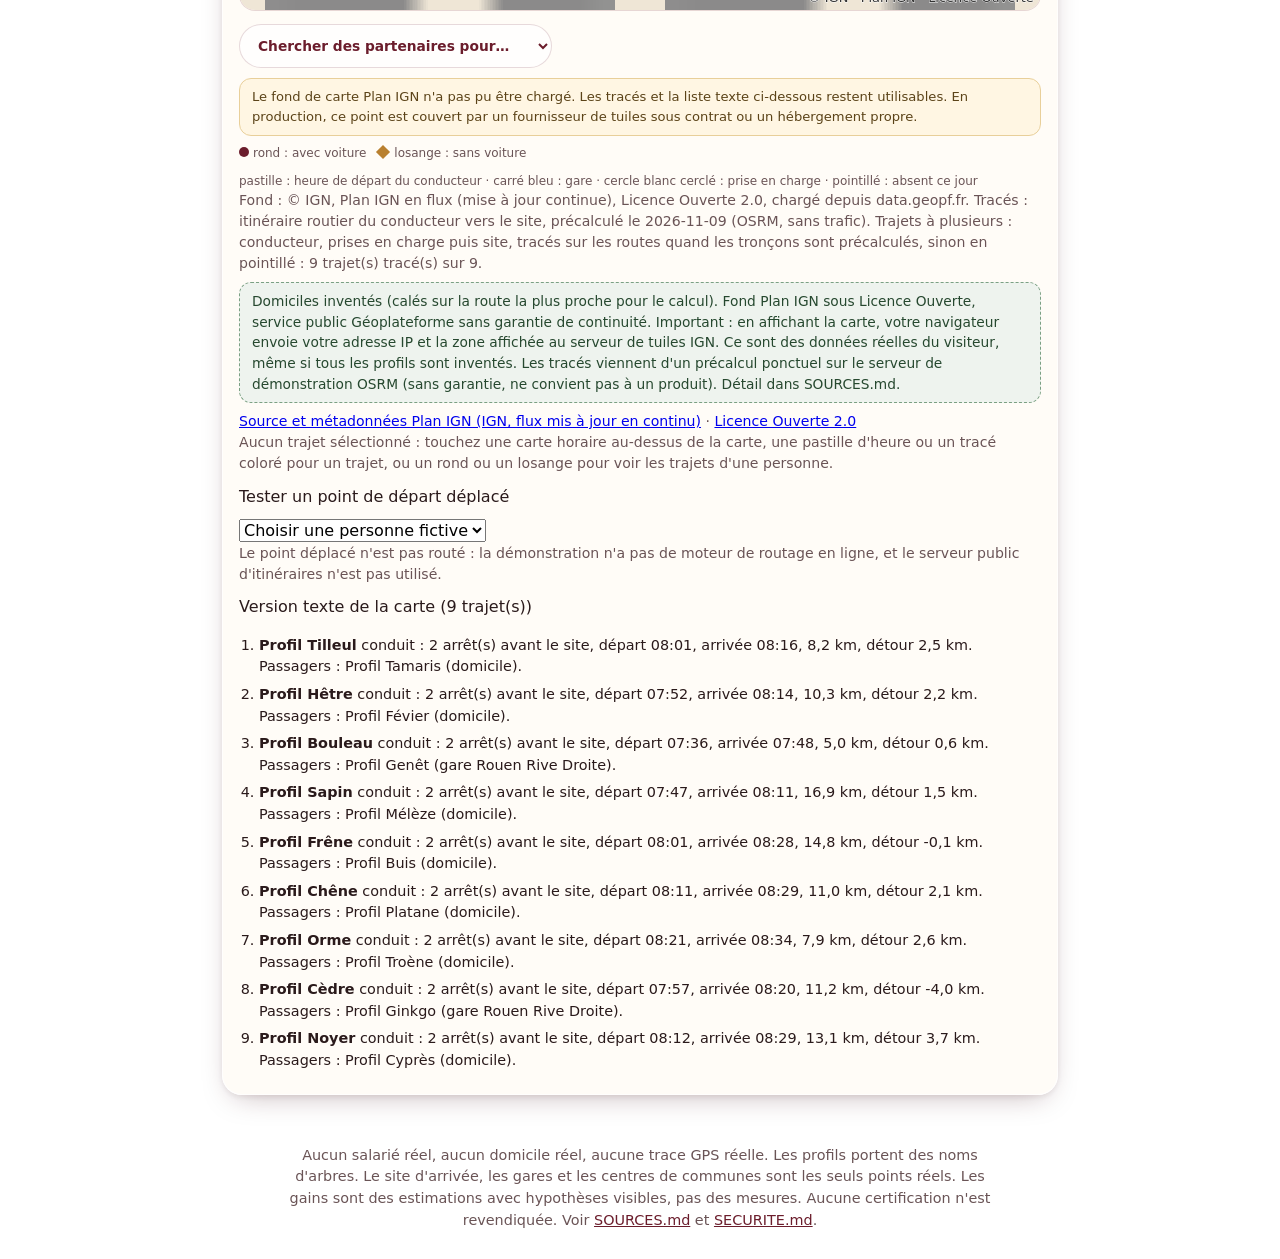
==== commit 2e9f6c0c: "Logo : voiture partagée par deux personnes (remplace les anneaux) Initial HTML structure for the Tra" ====
--- a/index.html
+++ b/index.html
@@ -14,13 +14,17 @@
 <body>
 <div class="fond-deco" aria-hidden="true"><i></i><i></i><i></i></div>
 <header class="entete">
-  <div class="marque"><svg class="logo" viewBox="0 0 48 48" role="img" aria-label="Logo Trajets Communs : deux cercles qui se croisent sur une route qui monte vers la destination">
+  <div class="marque"><svg class="logo" viewBox="0 0 48 48" role="img" aria-label="Logo Trajets Communs : une voiture partagée par deux personnes, dessinée d'un trait fin">
     <defs><linearGradient id="lg-f" x1="0" y1="0" x2="1" y2="1"><stop offset="0" stop-color="#8d2a3f"/><stop offset="1" stop-color="#3e0f19"/></linearGradient></defs>
     <rect width="48" height="48" rx="14" fill="url(#lg-f)"/>
-    <path d="M15.5 23 C 16 14.5, 26 9.5, 33.4 12.2" fill="none" stroke="#e3b765" stroke-width="2" stroke-linecap="round"/>
-    <circle cx="17" cy="31" r="7.6" fill="none" stroke="#fff6e8" stroke-width="2.6"/>
-    <circle cx="27" cy="31" r="7.6" fill="none" stroke="#fff6e8" stroke-width="2.6" stroke-opacity=".75"/>
-    <circle cx="37.2" cy="13" r="3.8" fill="#e3b765"/><circle cx="37.2" cy="13" r="1.4" fill="#3e0f19"/>
+    <path d="M8 29.5 V27.6 Q8 25.7 10.4 25.1 L14 24.3 L17.4 18.6 Q18.3 17.2 20 17 L28 17 Q29.7 17.2 30.6 18.6 L34 24.3 L37.6 25.1 Q40 25.7 40 27.6 V29.5" fill="none" stroke="#fff6e8" stroke-width="2.3" stroke-linecap="round" stroke-linejoin="round"/>
+    <path d="M8 29.5 H40" fill="none" stroke="#fff6e8" stroke-width="2.3" stroke-linecap="round"/>
+    <circle cx="16" cy="32" r="3.1" fill="#4a1320" stroke="#fff6e8" stroke-width="2.1"/>
+    <circle cx="32" cy="32" r="3.1" fill="#4a1320" stroke="#fff6e8" stroke-width="2.1"/>
+    <circle cx="16" cy="32" r="1.1" fill="#e3b765"/>
+    <circle cx="32" cy="32" r="1.1" fill="#e3b765"/>
+    <circle cx="21.3" cy="21.3" r="1.8" fill="#e3b765"/>
+    <circle cx="26.7" cy="21.3" r="1.8" fill="#e3b765"/>
   </svg><h1>Trajets Communs</h1></div>
   <span class="etiq-demo" role="note">DÉMONSTRATION · données fictives · intégrations simulées</span>
 </header>
--- a/extra.css
+++ b/extra.css
@@ -140,3 +140,19 @@
 .carte-detail,.actions-carte{min-width:0}
 .actions-carte{margin-top:8px}
 .carte-svg .trace,.carte-svg .domi{cursor:pointer}
+
+/* Carte : jours, sens, cartes horaires, zoom flottant, logo (12:35) */
+.seg-jours,.seg-sens{display:flex;gap:6px;margin:6px 0}
+.seg-jours button,.seg-sens button{flex:1 1 0;min-width:0;min-height:44px;border-radius:999px;border:1px solid var(--bord);background:rgba(255,255,255,.7);color:var(--bordeaux);padding:0 6px;font-size:.86rem;font-weight:600;cursor:pointer}
+.seg-jours button.actif,.seg-sens button.actif{background:linear-gradient(135deg,var(--bordeaux-2),var(--bordeaux));color:#fff}
+.rail-trajets{position:relative;display:flex;gap:8px;overflow-x:auto;scroll-snap-type:x proximity;padding:4px 2px 8px;margin:4px 0;-webkit-overflow-scrolling:touch}
+.horaire{flex:0 0 auto;scroll-snap-align:center;display:flex;flex-direction:column;align-items:flex-start;gap:1px;min-height:52px;min-width:104px;padding:6px 12px 6px 14px;border-radius:14px;border:1px solid var(--bord);border-left:6px solid var(--c,#9a8a7a);background:rgba(255,255,255,.8);color:var(--bordeaux-nuit);font:inherit;text-align:left;cursor:pointer}
+.horaire b{font-size:.95rem;font-variant-numeric:tabular-nums}.horaire span{font-size:.74rem;color:var(--doux);white-space:nowrap}
+.horaire.actif{background:#fff;box-shadow:0 0 0 2px var(--c,var(--bordeaux)),var(--ombre)}
+.horaire:focus-visible,.seg-jours button:focus-visible,.seg-sens button:focus-visible,.zoom-flot button:focus-visible{outline:3px solid #1f3e60;outline-offset:2px}
+.carte-zone{position:relative}
+.zoom-flot{position:absolute;top:8px;right:8px;display:flex;flex-direction:column;gap:6px}
+.zoom-flot button{width:44px;height:44px;border-radius:50%;border:1px solid var(--bord);background:rgba(255,255,255,.92);color:var(--bordeaux);font-size:1.3rem;font-weight:700;line-height:1;cursor:pointer;box-shadow:var(--ombre)}
+.zoom-flot button:disabled{opacity:.4;cursor:default}
+svg.logo{background:none;border-radius:0;box-shadow:none;width:38px;height:38px}
+@media print{.rail-trajets,.zoom-flot,.seg-jours,.seg-sens{display:none!important}}
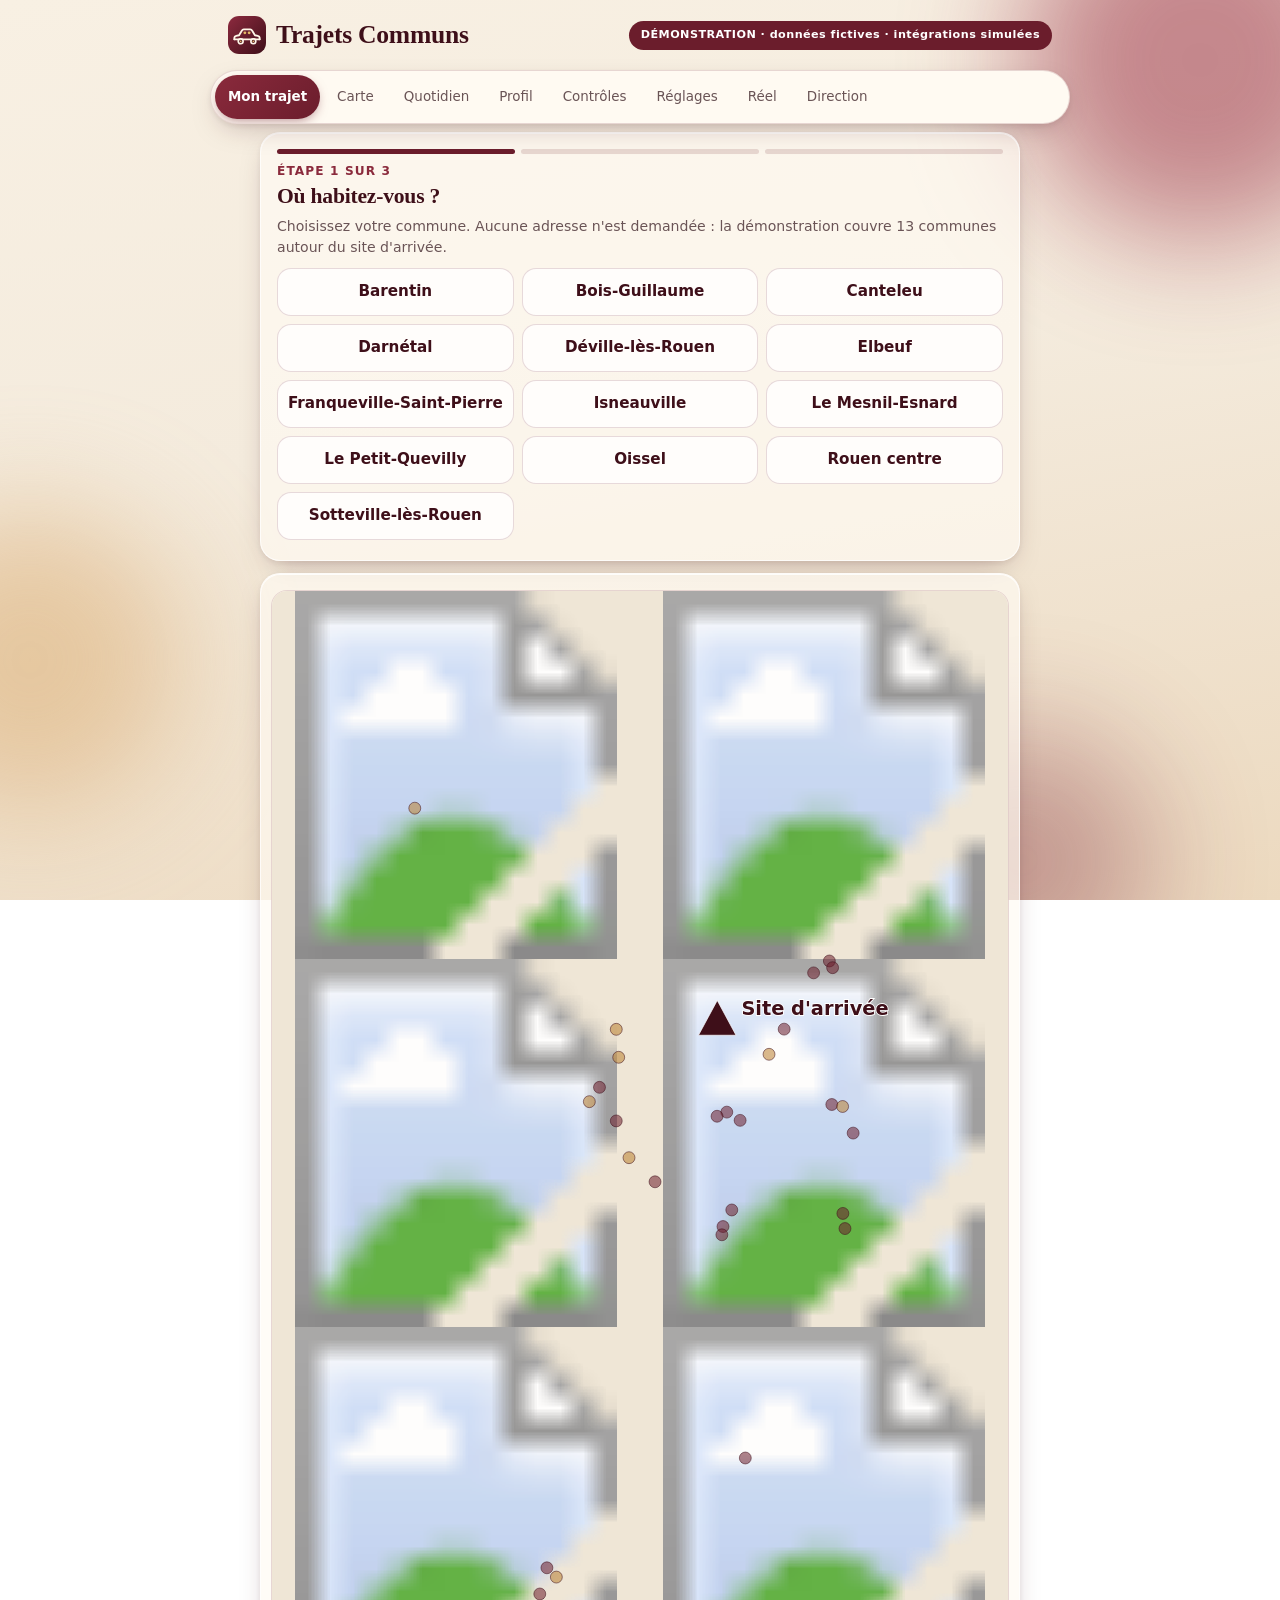
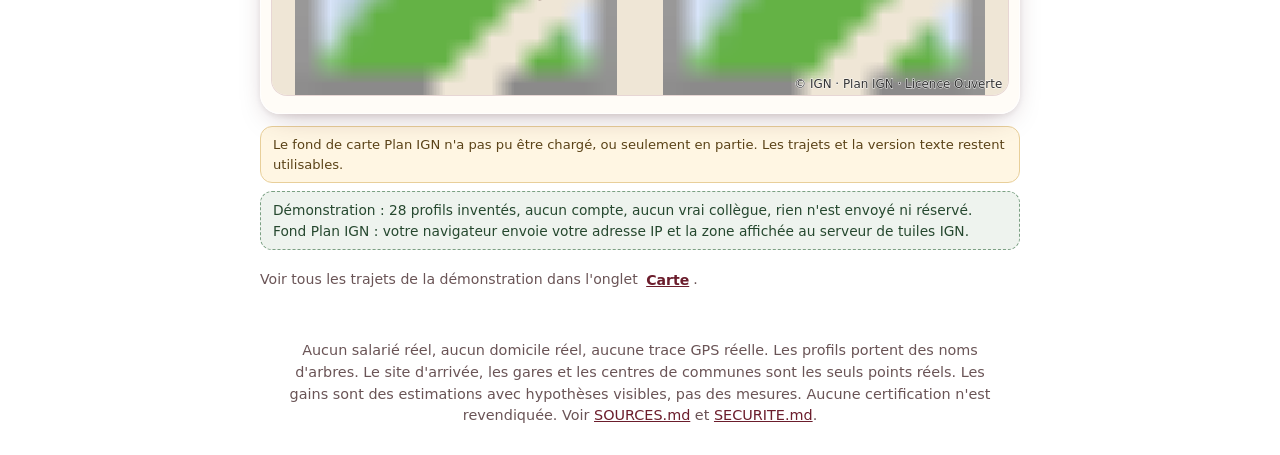
==== commit c3f746e7: "Add initial index.html for Trajets Communs site Initial HTML structure for Trajets Communs demonstra" ====
--- a/index.html
+++ b/index.html
@@ -10,6 +10,7 @@
 <meta name="description" content="Démonstration de covoiturage domicile-travail avec données fictives : appariement, bilan CO2 et euros, contrôles anti-abus. Aucune donnée réelle.">
 <link rel="stylesheet" href="base.css">
 <link rel="stylesheet" href="extra.css">
+<link rel="stylesheet" href="parcours.css">
 </head>
 <body>
 <div class="fond-deco" aria-hidden="true"><i></i><i></i><i></i></div>
@@ -29,7 +30,8 @@
   <span class="etiq-demo" role="note">DÉMONSTRATION · données fictives · intégrations simulées</span>
 </header>
 <nav class="onglets onglets-large" role="tablist" aria-label="Sections">
-  <button data-vue="carte" class="actif" role="tab">Carte</button>
+  <button data-vue="parcours" class="actif" role="tab">Mon trajet</button>
+  <button data-vue="carte" role="tab">Carte</button>
   <button data-vue="semaine" role="tab">Quotidien</button>
   <button data-vue="profil" role="tab">Profil</button>
   <button data-vue="controles" role="tab">Contrôles</button>
@@ -38,7 +40,8 @@
   <button data-vue="dg" role="tab">Direction</button>
 </nav>
 <main>
-  <section id="vue-carte" class="vue actif"></section>
+  <section id="vue-parcours" class="vue actif"></section>
+  <section id="vue-carte" class="vue"></section>
   <section id="vue-semaine" class="vue"></section>
   <section id="vue-profil" class="vue"></section>
   <section id="vue-controles" class="vue"></section>
@@ -54,5 +57,6 @@
 <script src="data.js"></script>
 <script src="engine.js"></script>
 <script src="app.js"></script>
+<script src="parcours.js"></script>
 </body>
 </html>
--- a/parcours.css
+++ b/parcours.css
@@ -0,0 +1,24 @@
+/* Parcours d'arrivée (14:02) : étapes en grosses touches, carte toujours visible */
+.pc{max-width:760px;margin:0 auto}
+.pc-carte h2{font-size:1.35rem;margin:2px 0 6px;line-height:1.25}
+.pc-carte h2:focus{outline:none}
+.pc-prog{display:flex;gap:6px;margin-bottom:8px}
+.pc-prog i{flex:1;height:5px;border-radius:3px;background:rgba(107,29,44,.15)}
+.pc-prog i.on{background:var(--bordeaux)}
+.pc-grille{display:grid;gap:8px;margin:10px 0 4px}
+.pc-communes{grid-template-columns:repeat(2,minmax(0,1fr))}
+.pc-heures{grid-template-columns:repeat(4,minmax(0,1fr))}
+.pc-puce{min-height:48px;border-radius:14px;border:1px solid var(--bord);background:rgba(255,255,255,.8);color:var(--bordeaux-nuit);font-size:.95rem;font-weight:600;padding:0 8px;cursor:pointer;font-variant-numeric:tabular-nums;overflow-wrap:anywhere}
+.pc-puce.actif{background:linear-gradient(135deg,var(--bordeaux-2),var(--bordeaux));color:#fff;border-color:var(--bordeaux)}
+.pc-puce:focus-visible,.pc-etiq:focus-visible,.pc-lien-btn:focus-visible{outline:3px solid #1f3e60;outline-offset:2px}
+.pc-recap{display:flex;flex-wrap:wrap;gap:6px;margin:6px 0}
+.pc-etiq{min-height:44px;border-radius:999px;border:1px solid var(--bord);background:rgba(255,255,255,.7);color:var(--bordeaux);padding:0 14px;font-size:.86rem;font-weight:600;cursor:pointer}
+.pc-reco{margin:8px 0 2px}
+.pc-reco-etiq{color:var(--ok)!important;font-weight:700}
+.pc-carte-zone{padding:10px}
+.pc-carte-zone .carte-zone{margin-top:6px}
+.pc-detail{margin-top:8px}
+.pc-lien-btn{min-height:44px;border:0;background:none;color:var(--bordeaux);font-weight:700;text-decoration:underline;cursor:pointer;padding:0 4px}
+.pc details.carte summary{cursor:pointer;font-weight:600;color:var(--bordeaux);min-height:44px;display:flex;align-items:center}
+@media (min-width:600px){.pc-communes{grid-template-columns:repeat(3,minmax(0,1fr))}.pc-heures{grid-template-columns:repeat(6,minmax(0,1fr))}}
+@media (max-width:360px){.pc-heures{grid-template-columns:repeat(3,minmax(0,1fr))}}
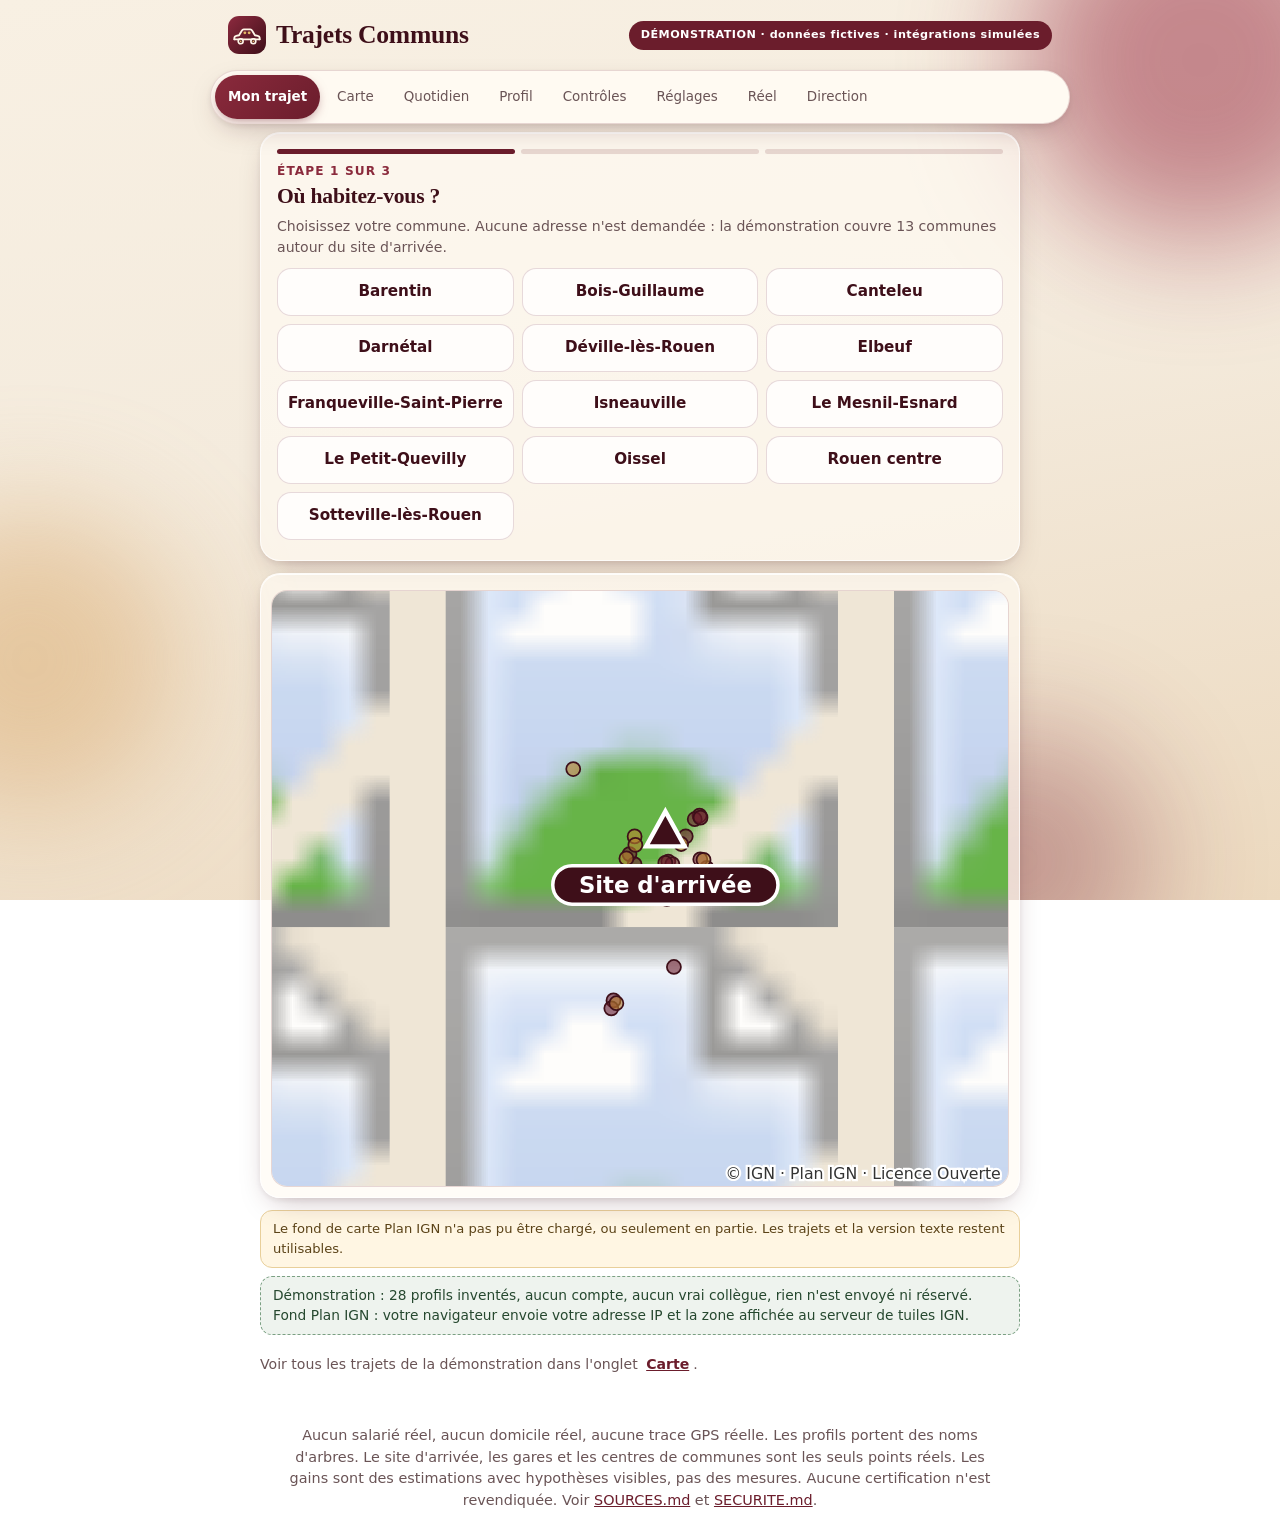
==== commit 276b7350: "Rename 8-index.html to index.html" ====
--- a/index.html
+++ b/index.html
@@ -54,6 +54,7 @@
 </footer>
 <script src="route-data.js"></script>
 <script src="route-legs.js"></script>
+<script src="route-legs2.js"></script>
 <script src="data.js"></script>
 <script src="engine.js"></script>
 <script src="app.js"></script>
--- a/parcours.css
+++ b/parcours.css
@@ -22,3 +22,8 @@
 .pc details.carte summary{cursor:pointer;font-weight:600;color:var(--bordeaux);min-height:44px;display:flex;align-items:center}
 @media (min-width:600px){.pc-communes{grid-template-columns:repeat(3,minmax(0,1fr))}.pc-heures{grid-template-columns:repeat(6,minmax(0,1fr))}}
 @media (max-width:360px){.pc-heures{grid-template-columns:repeat(3,minmax(0,1fr))}}
+/* Lisibilité mobile (14:3x) : carte à fenêtre fixe, numéros d'options */
+.pc .carte-svg{display:block;width:100%;height:auto;aspect-ratio:420/340;max-height:70vh}
+.pc-num{display:inline-flex;align-items:center;justify-content:center;width:20px;height:20px;border-radius:50%;background:var(--c,#6b1d2c);color:#fff;font-size:.78rem;font-weight:700;margin-right:6px;vertical-align:1px}
+.pc .horaire{min-width:150px}
+.horaire .pc-num{color:#fff;font-size:.78rem}
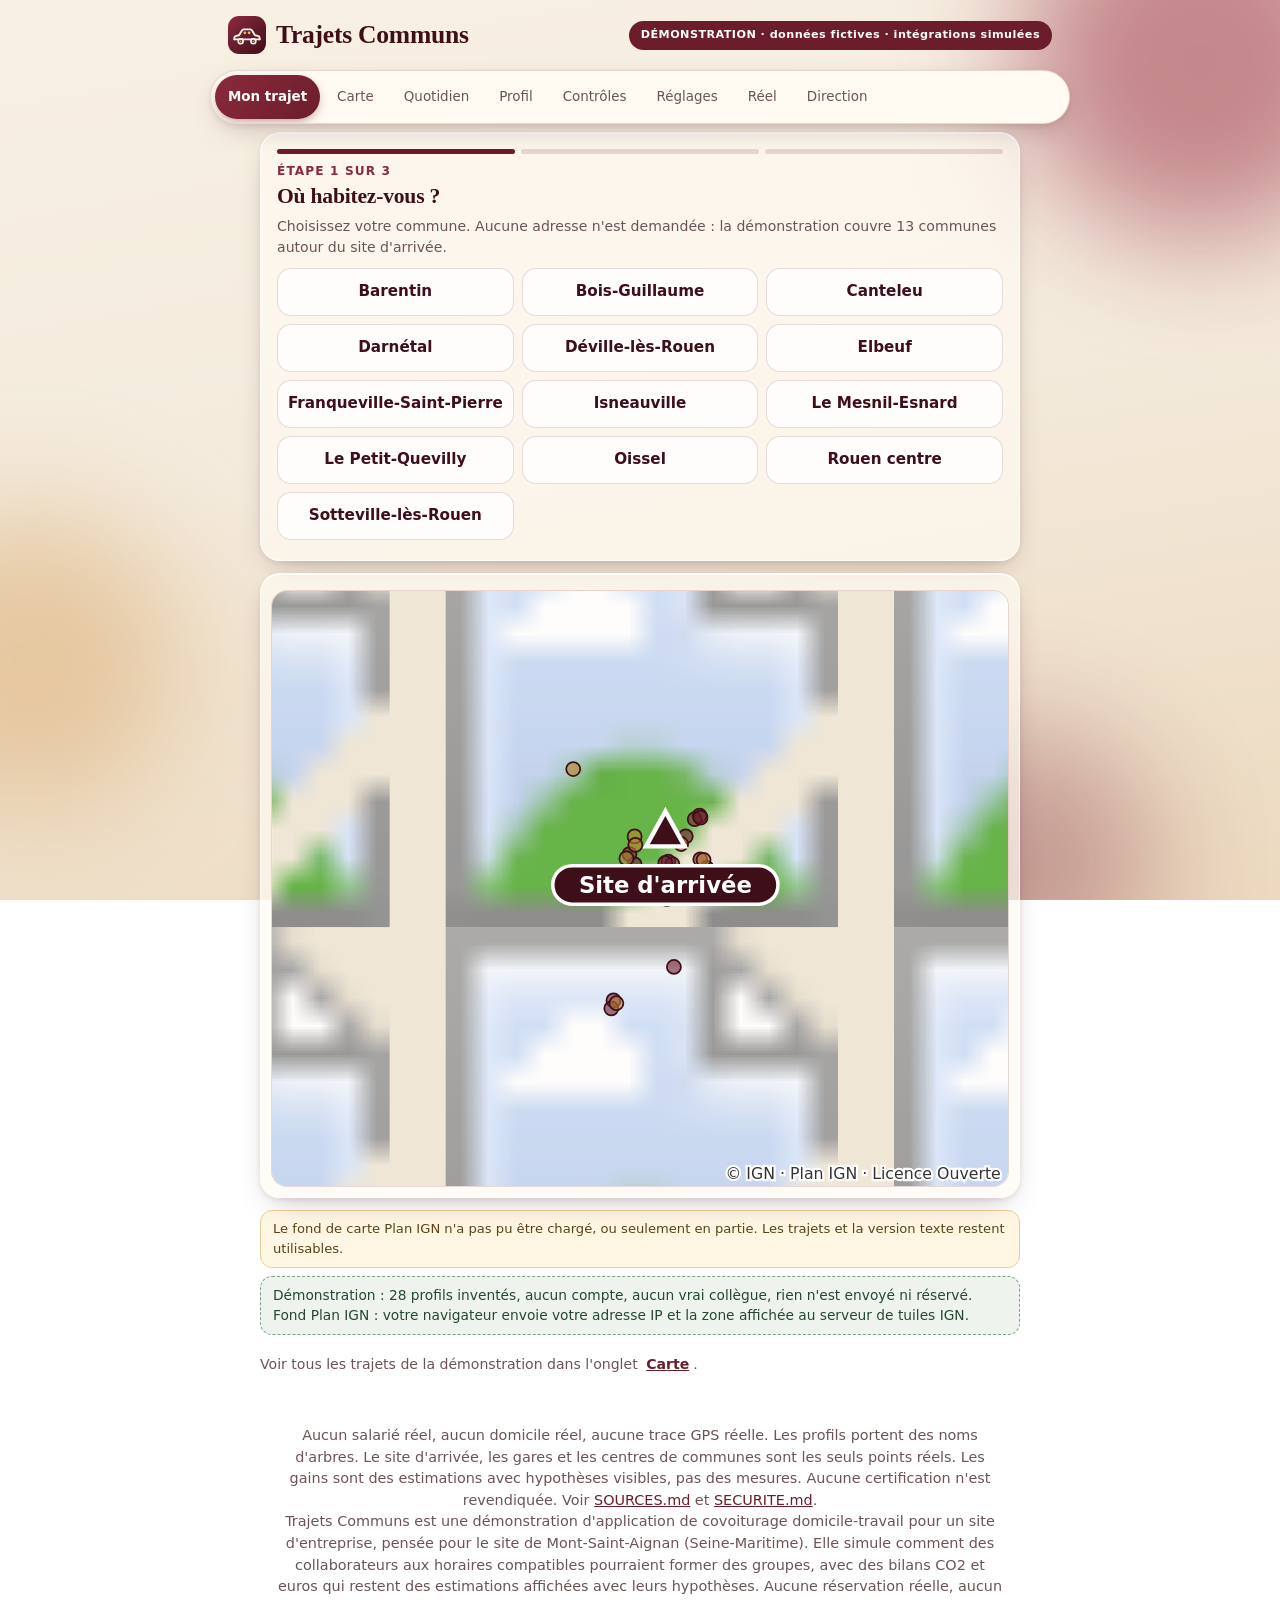
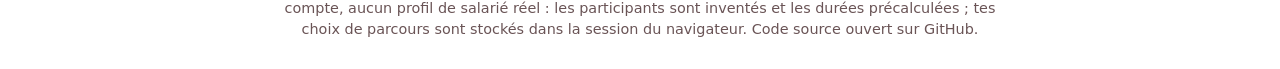
==== commit bf219a79: "Ajoute une présentation statique au pied de page de l’accueil" ====
--- a/index.html
+++ b/index.html
@@ -51,6 +51,7 @@
 </main>
 <footer class="pied">
   <p>Aucun salarié réel, aucun domicile réel, aucune trace GPS réelle. Les profils portent des noms d'arbres. Le site d'arrivée, les gares et les centres de communes sont les seuls points réels. Les gains sont des estimations avec hypothèses visibles, pas des mesures. Aucune certification n'est revendiquée. Voir <a href="SOURCES.md">SOURCES.md</a> et <a href="SECURITE.md">SECURITE.md</a>.</p>
+  <p>Trajets Communs est une démonstration d'application de covoiturage domicile-travail pour un site d'entreprise, pensée pour le site de Mont-Saint-Aignan (Seine-Maritime). Elle simule comment des collaborateurs aux horaires compatibles pourraient former des groupes, avec des bilans CO2 et euros qui restent des estimations affichées avec leurs hypothèses. Aucune réservation réelle, aucun compte, aucun profil de salarié réel : les participants sont inventés et les durées précalculées ; tes choix de parcours sont stockés dans la session du navigateur. Code source ouvert sur GitHub.</p>
 </footer>
 <script src="route-data.js"></script>
 <script src="route-legs.js"></script>
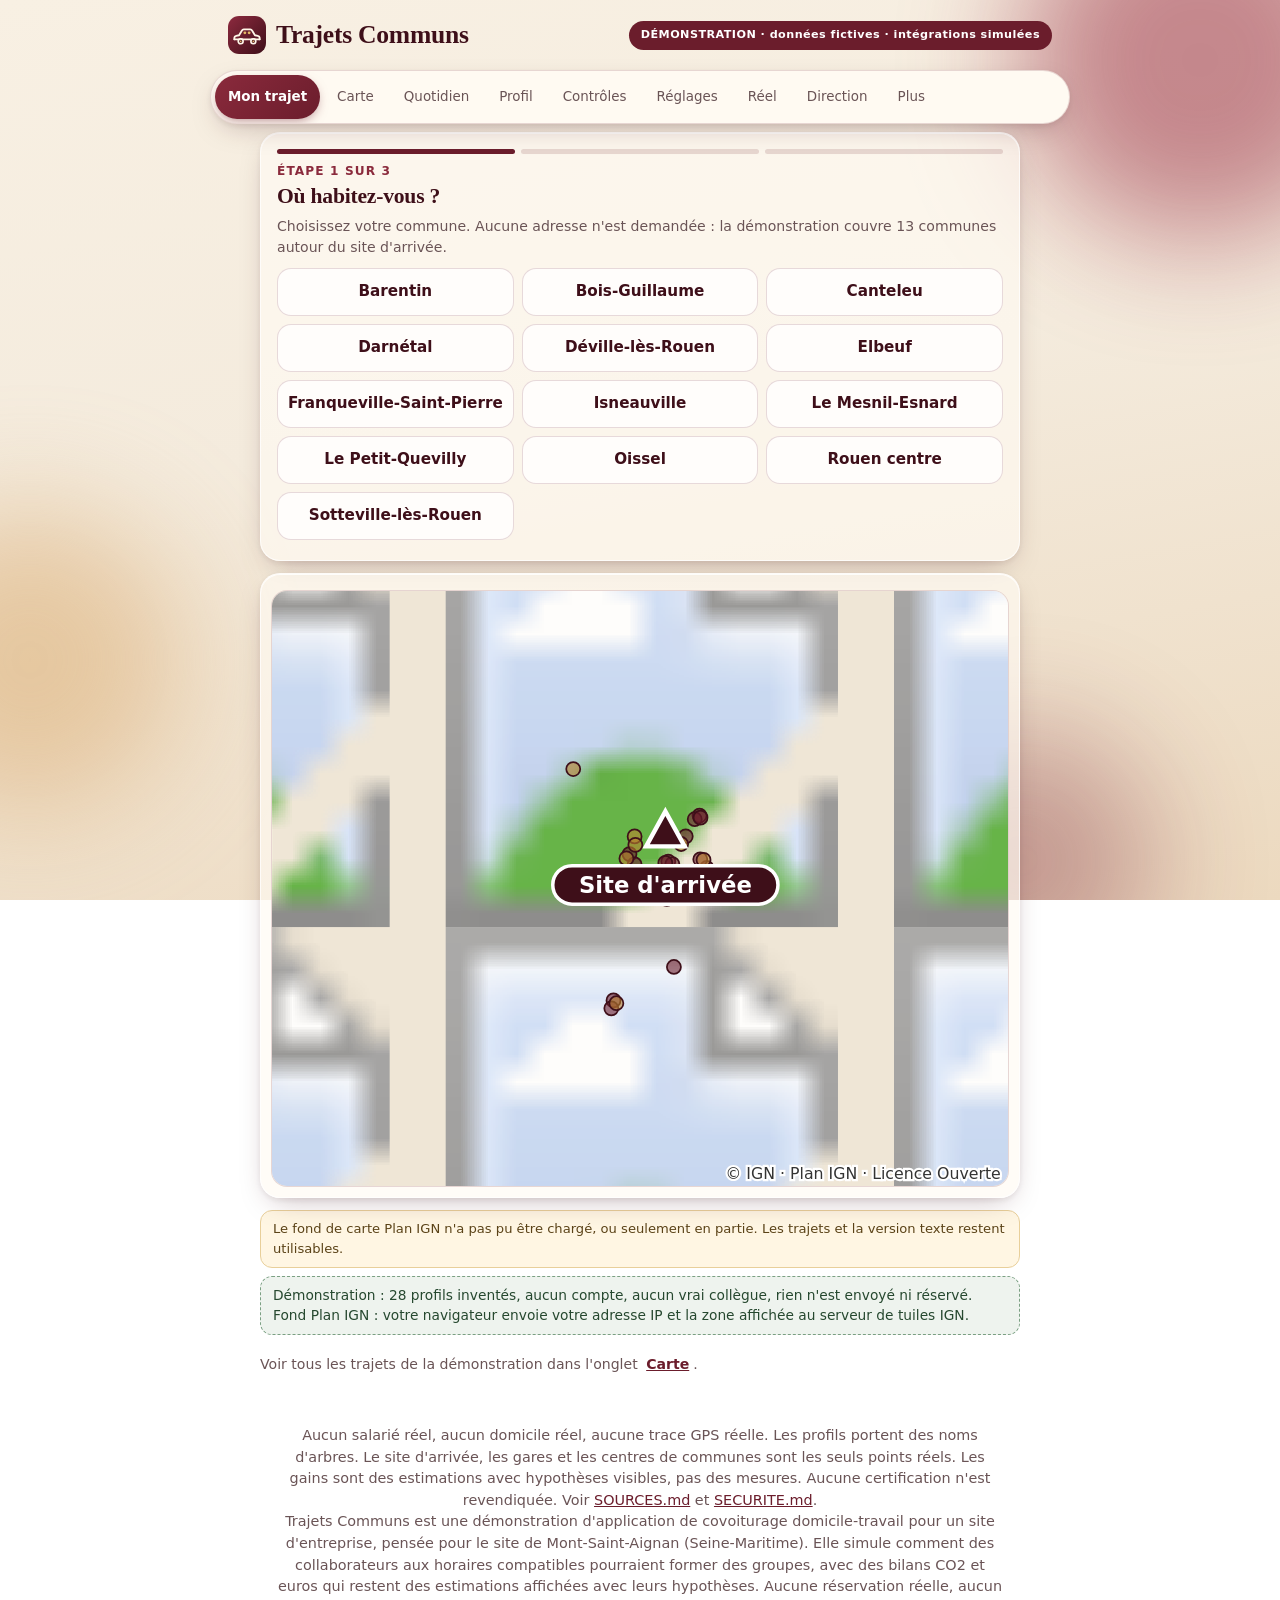
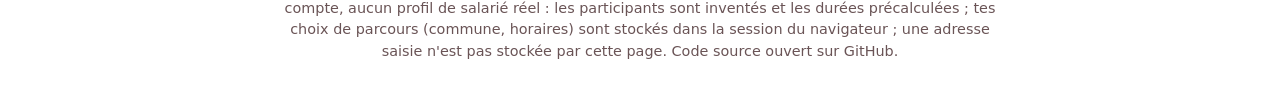
==== commit 41b78eb5: "Mon trajet : adresse précise au choix, accueil mobile allégé  Mon trajet, étape 1 : saisie d'adresse" ====
--- a/index.html
+++ b/index.html
@@ -3,7 +3,7 @@
 <head>
 <meta charset="utf-8">
 <meta name="viewport" content="width=device-width, initial-scale=1, viewport-fit=cover">
-<meta http-equiv="Content-Security-Policy" content="default-src 'self'; script-src 'self'; style-src 'self'; img-src 'self' data: https://data.geopf.fr; connect-src 'none'; object-src 'none'; base-uri 'self'; form-action 'none'; upgrade-insecure-requests">
+<meta http-equiv="Content-Security-Policy" content="default-src 'self'; script-src 'self'; style-src 'self'; img-src 'self' data: https://data.geopf.fr; connect-src https://data.geopf.fr https://router.project-osrm.org; object-src 'none'; base-uri 'self'; form-action 'none'; upgrade-insecure-requests">
 <meta name="referrer" content="strict-origin-when-cross-origin">
 <meta name="theme-color" content="#6b1d2c">
 <title>Trajets Communs - démonstration</title>
@@ -11,6 +11,7 @@
 <link rel="stylesheet" href="base.css">
 <link rel="stylesheet" href="extra.css">
 <link rel="stylesheet" href="parcours.css">
+  <meta name='google-site-verification' content='XJlCdBoiJ4Ts7LL1cfjnU5lzkpCXuJbwjoCs-RoXZkE' />
 </head>
 <body>
 <div class="fond-deco" aria-hidden="true"><i></i><i></i><i></i></div>
@@ -34,10 +35,11 @@
   <button data-vue="carte" role="tab">Carte</button>
   <button data-vue="semaine" role="tab">Quotidien</button>
   <button data-vue="profil" role="tab">Profil</button>
-  <button data-vue="controles" role="tab">Contrôles</button>
-  <button data-vue="reglages" role="tab">Réglages</button>
-  <button data-vue="reel" role="tab">Réel</button>
-  <button data-vue="dg" role="tab">Direction</button>
+  <button data-vue="controles" role="tab" class="sec">Contrôles</button>
+  <button data-vue="reglages" role="tab" class="sec">Réglages</button>
+  <button data-vue="reel" role="tab" class="sec">Réel</button>
+  <button data-vue="dg" role="tab" class="sec">Direction</button>
+  <button type="button" id="nav-plus" class="nav-plus" aria-expanded="false" aria-label="Afficher les pages Contrôles, Réglages, Réel et Direction">Plus</button>
 </nav>
 <main>
   <section id="vue-parcours" class="vue actif"></section>
@@ -51,7 +53,7 @@
 </main>
 <footer class="pied">
   <p>Aucun salarié réel, aucun domicile réel, aucune trace GPS réelle. Les profils portent des noms d'arbres. Le site d'arrivée, les gares et les centres de communes sont les seuls points réels. Les gains sont des estimations avec hypothèses visibles, pas des mesures. Aucune certification n'est revendiquée. Voir <a href="SOURCES.md">SOURCES.md</a> et <a href="SECURITE.md">SECURITE.md</a>.</p>
-  <p>Trajets Communs est une démonstration d'application de covoiturage domicile-travail pour un site d'entreprise, pensée pour le site de Mont-Saint-Aignan (Seine-Maritime). Elle simule comment des collaborateurs aux horaires compatibles pourraient former des groupes, avec des bilans CO2 et euros qui restent des estimations affichées avec leurs hypothèses. Aucune réservation réelle, aucun compte, aucun profil de salarié réel : les participants sont inventés et les durées précalculées ; tes choix de parcours sont stockés dans la session du navigateur. Code source ouvert sur GitHub.</p>
+  <p>Trajets Communs est une démonstration d'application de covoiturage domicile-travail pour un site d'entreprise, pensée pour le site de Mont-Saint-Aignan (Seine-Maritime). Elle simule comment des collaborateurs aux horaires compatibles pourraient former des groupes, avec des bilans CO2 et euros qui restent des estimations affichées avec leurs hypothèses. Aucune réservation réelle, aucun compte, aucun profil de salarié réel : les participants sont inventés et les durées précalculées ; tes choix de parcours (commune, horaires) sont stockés dans la session du navigateur ; une adresse saisie n'est pas stockée par cette page. Code source ouvert sur GitHub.</p>
 </footer>
 <script src="route-data.js"></script>
 <script src="route-legs.js"></script>
